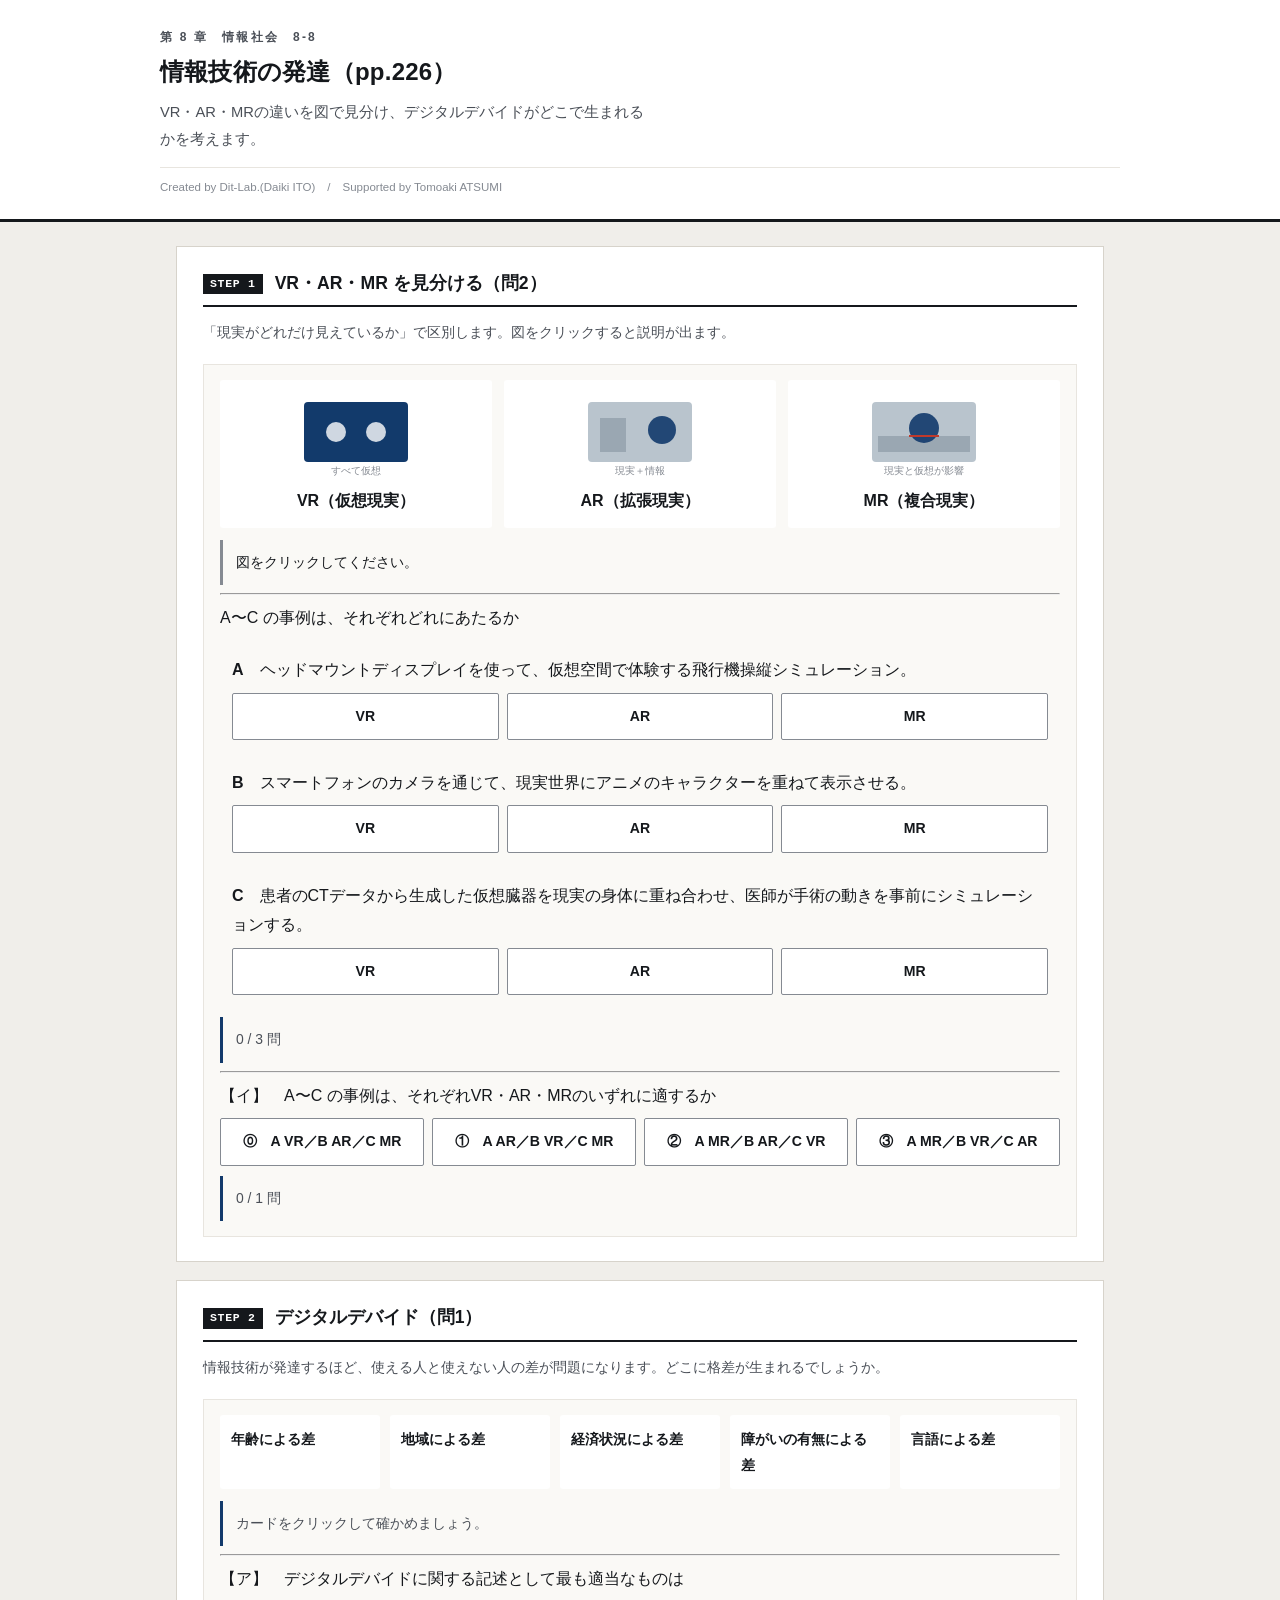
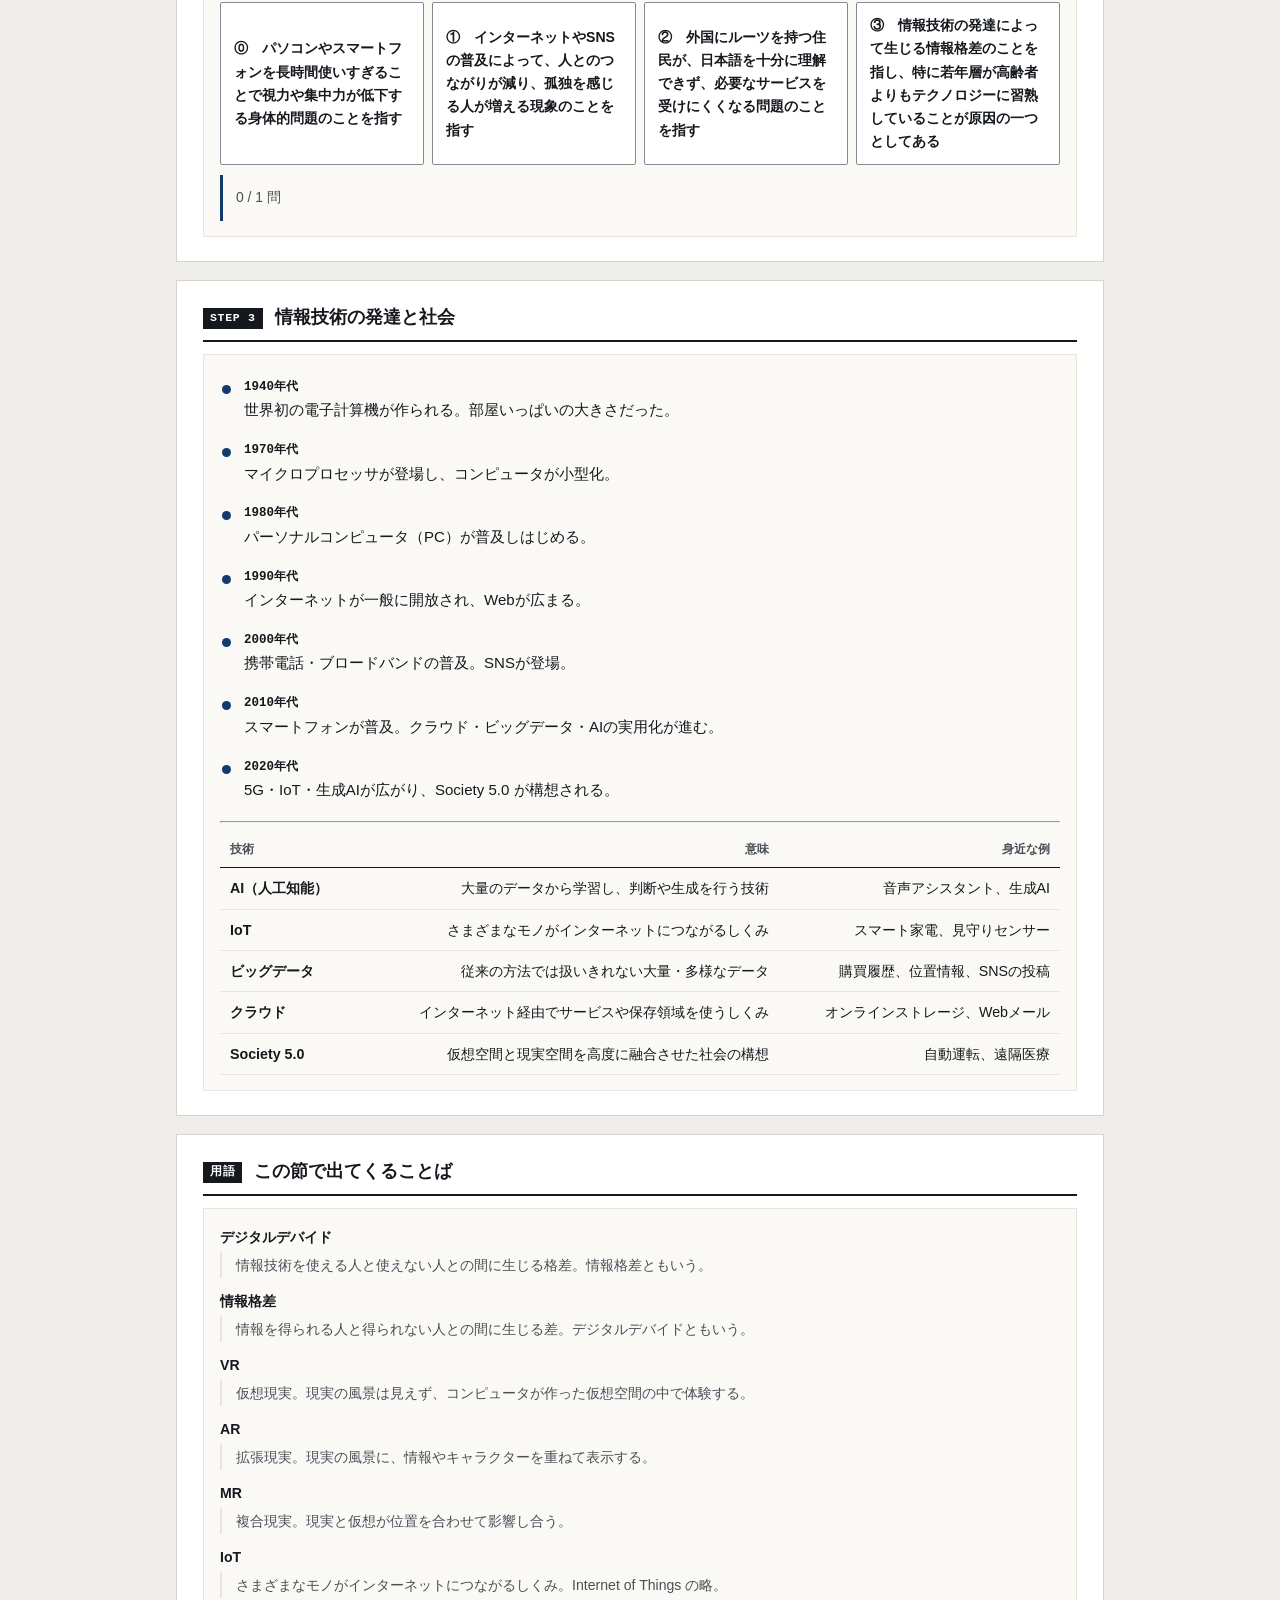
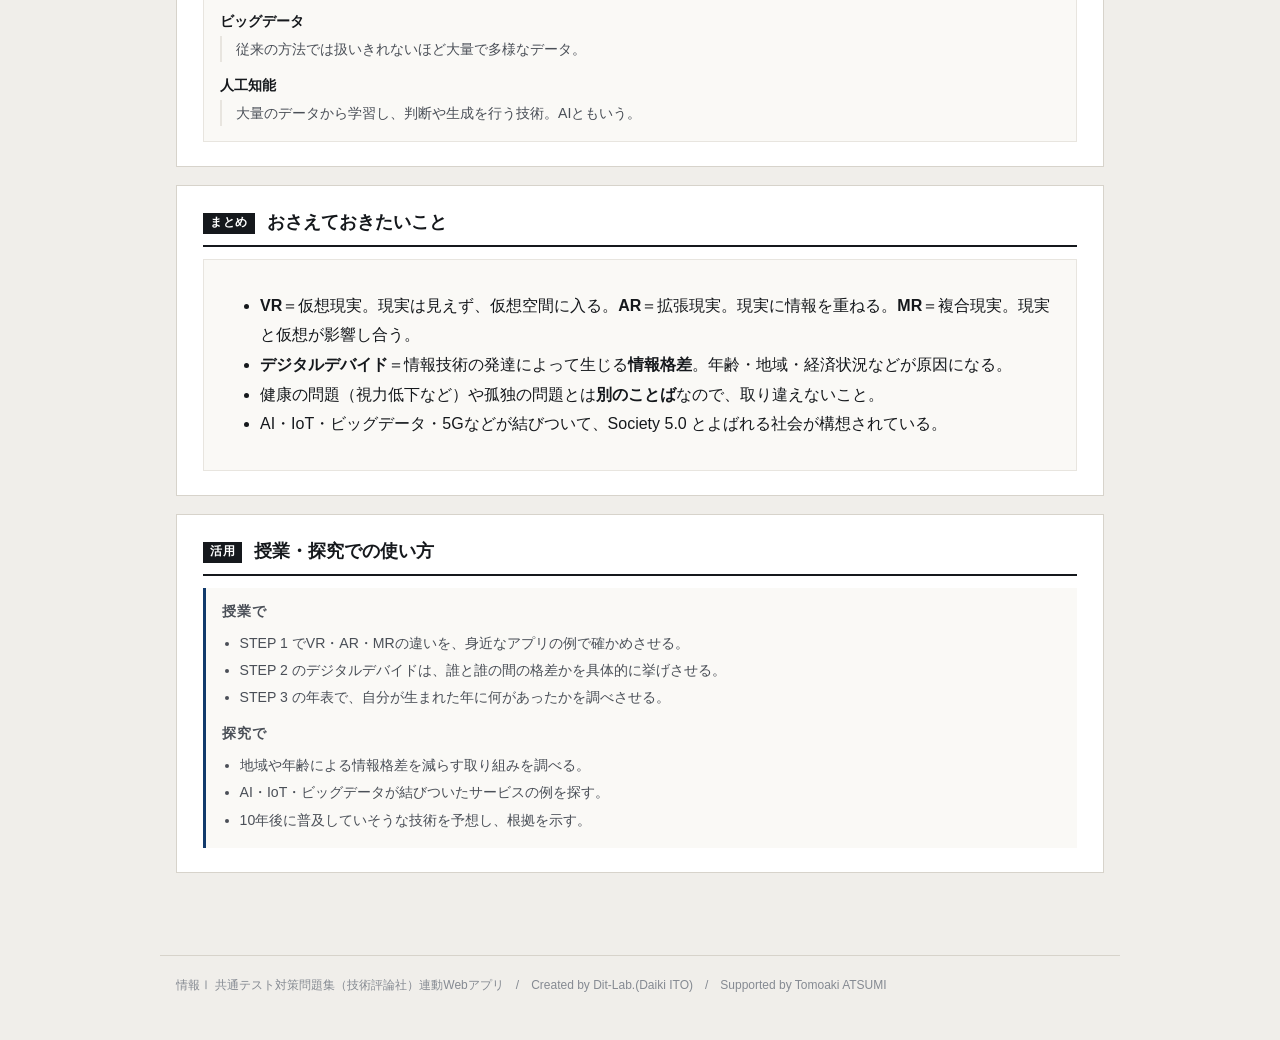
==== index.html @ f0232e6c "feat: Streamlit版を静的Webアプリ化。VR/AR/MRの見分け・デジタルデバイドの整理・技術年表に対応" ====
<!DOCTYPE html>
<html lang="ja">
<head>
<meta charset="UTF-8">
<meta name="viewport" content="width=device-width, initial-scale=1.0">
<title>情報技術の発達｜情報Ⅰ共通テスト対策問題集</title>
<meta name="description" content="VR・AR・MRの違いを図で見分け、デジタルデバイドがどこで生まれるかを考えます。">
<link rel="icon" href="data:image/svg+xml,%3Csvg xmlns=%22http://www.w3.org/2000/svg%22 viewBox=%220 0 32 32%22%3E%3Crect width=%2232%22 height=%2232%22 fill=%22%2315181c%22/%3E%3Ctext x=%2216%22 y=%2222%22 font-size=%2218%22 font-family=%22monospace%22 fill=%22%23fff%22 text-anchor=%22middle%22%3E01%3C/text%3E%3C/svg%3E">
<link rel="stylesheet" href="css/style.css">
<link rel="stylesheet" href="css/app.css">
</head>
<body>

<header class="app-header">
  <div class="inner">
    <span class="eyebrow">第 8 章　情報社会　8-8</span>
    <h1>情報技術の発達（pp.226）</h1>
    <p class="lead">VR・AR・MRの違いを図で見分け、デジタルデバイドがどこで生まれるかを考えます。</p>
    <p class="credit">Created by Dit-Lab.(Daiki ITO)　/　Supported by Tomoaki ATSUMI</p>
  </div>
</header>

<main class="wrap">
  <section class="step" id="step1">
    <h2><span class="no">STEP 1</span>VR・AR・MR を見分ける（問2）</h2>
    <p class="desc">「現実がどれだけ見えているか」で区別します。図をクリックすると説明が出ます。</p>
    <div class="panel">
      <div class="xr" id="xrBox"></div>
      <div class="note" id="xrNote" style="margin-top:12px">図をクリックしてください。</div>
      <hr class="sep">
      <p class="qhead">A〜C の事例は、それぞれどれにあたるか</p>
      <div id="caseBox"></div>
      <div class="note" id="caseNote" style="margin-top:12px"></div>
      <hr class="sep">
      <div id="q2Box"></div>
      <div class="note" id="q2Note" style="margin-top:10px"></div>
    </div>
  </section>

  <section class="step" id="step2">
    <h2><span class="no">STEP 2</span>デジタルデバイド（問1）</h2>
    <p class="desc">情報技術が発達するほど、使える人と使えない人の差が問題になります。どこに格差が生まれるでしょうか。</p>
    <div class="panel">
      <div class="gapgrid" id="gapBox"></div>
      <div class="note" id="gapNote" style="margin-top:12px"></div>
      <hr class="sep">
      <div id="q1Box"></div>
      <div class="note" id="q1Note" style="margin-top:10px"></div>
    </div>
  </section>

  <section class="step" id="step3">
    <h2><span class="no">STEP 3</span>情報技術の発達と社会</h2>
    <div class="panel">
      <div class="era" id="eraBox"></div>
      <hr class="sep">
      <div class="tbl-scroll"><table class="tbl" id="techTable"></table></div>
    </div>
  </section>

  <section class="step" id="glossary">
    <h2><span class="no">用語</span>この節で出てくることば</h2>
    <div class="panel"><div id="glossBox"></div></div>
  </section>

  <section class="step" id="wrap">
    <h2><span class="no">まとめ</span>おさえておきたいこと</h2>
    <div class="panel">
      <ul class="bullets">
        <li><strong>VR</strong>＝仮想現実。現実は見えず、仮想空間に入る。<strong>AR</strong>＝拡張現実。現実に情報を重ねる。<strong>MR</strong>＝複合現実。現実と仮想が影響し合う。</li>
        <li><strong>デジタルデバイド</strong>＝情報技術の発達によって生じる<strong>情報格差</strong>。年齢・地域・経済状況などが原因になる。</li>
        <li>健康の問題（視力低下など）や孤独の問題とは<strong>別のことば</strong>なので、取り違えないこと。</li>
        <li>AI・IoT・ビッグデータ・5Gなどが結びついて、Society 5.0 とよばれる社会が構想されている。</li>
      </ul>
    </div>
  </section>

  <section class="step">
    <h2><span class="no">活用</span>授業・探究での使い方</h2>
    <div class="use-note">
      <h3>授業で</h3>
      <ul>
        <li>STEP 1 でVR・AR・MRの違いを、身近なアプリの例で確かめさせる。</li>
        <li>STEP 2 のデジタルデバイドは、誰と誰の間の格差かを具体的に挙げさせる。</li>
        <li>STEP 3 の年表で、自分が生まれた年に何があったかを調べさせる。</li>
      </ul>
      <h3 style="margin-top:12px">探究で</h3>
      <ul>
        <li>地域や年齢による情報格差を減らす取り組みを調べる。</li>
        <li>AI・IoT・ビッグデータが結びついたサービスの例を探す。</li>
        <li>10年後に普及していそうな技術を予想し、根拠を示す。</li>
      </ul>
    </div>
  </section>

</main>

<footer class="app-footer">
  情報Ⅰ 共通テスト対策問題集（技術評論社）連動Webアプリ　/　Created by Dit-Lab.(Daiki ITO)　/　Supported by Tomoaki ATSUMI
</footer>

<script src="js/tools.js"></script>
<script src="js/chart.js"></script>
<script src="js/terms.js"></script>
<script src="js/quiz.js"></script>
<script src="js/app.js"></script>
</body>
</html>
---- css/style.css ----
/* =========================================================
   情報Ⅰ 共通テスト対策問題集 — Web アプリ共通スタイル
   紙面（参考書）に寄せた設計。装飾色は使わず、色は意味を持つときだけ。
   ========================================================= */

:root{
  --paper:#ffffff;
  --paper-2:#faf9f6;      /* うすい紙 */
  --bg:#f0eeea;           /* 台紙 */
  --ink:#15181c;
  --ink-2:#4a4f57;
  --ink-3:#858a92;
  --rule:#d7d3cb;         /* 罫線 */
  --rule-2:#e8e5df;
  --accent:#123a6b;       /* 濃紺。主要操作と現在地だけに使う */
  --accent-w:#e9eef6;
  --zero:#c0392b;         /* 左＝0 */
  --one:#1d4ed8;          /* 右＝1 */
  --ok:#1f7a3d;   --ok-bg:#eef6f0;
  --ng:#b3261e;   --ng-bg:#fbefee;
  --warn:#8a5a00; --warn-bg:#fbf5e8;
  --font:"Hiragino Kaku Gothic ProN","Hiragino Sans","Yu Gothic Medium","Yu Gothic",
         "Noto Sans JP",Meiryo,-apple-system,BlinkMacSystemFont,sans-serif;
  --mono:"SFMono-Regular",Menlo,Consolas,"Courier New",monospace;
}

*{box-sizing:border-box}
[hidden]{display:none !important}
html{-webkit-text-size-adjust:100%}
body{
  margin:0; background:var(--bg); color:var(--ink);
  font-family:var(--font); font-size:16px; line-height:1.85;
  font-feature-settings:"palt" 1;
}
h1,h2,h3,h4{line-height:1.45; margin:0; font-weight:700}
p{margin:0 0 .75em} p:last-child{margin-bottom:0}
a{color:var(--accent)}

/* ---------- 標題 ---------- */
.app-header{background:var(--paper); border-bottom:3px solid var(--ink); padding:26px 20px 20px}
.app-header .inner{max-width:960px; margin:0 auto}
.app-header .eyebrow{
  font-size:.75rem; font-weight:700; color:var(--ink-2); letter-spacing:.18em;
  display:block; margin-bottom:7px;
}
.app-header h1{font-size:1.5rem; letter-spacing:.01em}
.app-header .lead{font-size:.92rem; color:var(--ink-2); margin-top:9px; max-width:60ch}
.app-header .credit{
  font-size:.72rem; color:var(--ink-3); margin-top:14px;
  padding-top:9px; border-top:1px solid var(--rule-2);
}

/* ---------- 版面 ---------- */
.wrap{max-width:960px; margin:0 auto; padding:24px 16px 64px}
.step{background:var(--paper); border:1px solid var(--rule); padding:24px 26px; margin-bottom:18px}
.step > h2{
  display:flex; align-items:baseline; gap:12px; font-size:1.1rem;
  padding-bottom:9px; border-bottom:2px solid var(--ink); margin-bottom:12px;
}
.step > h2 .no{
  flex:none; font-family:var(--mono); font-size:.72rem; font-weight:700;
  background:var(--ink); color:var(--paper); padding:2px 7px; letter-spacing:.06em;
  position:relative; top:-2px;
}
.step > .desc{color:var(--ink-2); font-size:.9rem; margin-bottom:18px}
.step[hidden]{display:none}

.grid{display:grid; gap:20px}
.grid > *{min-width:0}          /* 子の中身で列が広がるのを防ぐ */
@media(min-width:800px){ .grid.c2{grid-template-columns:1fr 1fr} }

.panel{border:1px solid var(--rule-2); background:var(--paper-2); padding:15px 16px; min-width:0}
.panel > h3{
  font-size:.8rem; font-weight:700; color:var(--ink-2); letter-spacing:.08em;
  margin-bottom:12px; padding-bottom:6px; border-bottom:1px solid var(--rule);
}

/* ---------- 部品 ---------- */
.btn{
  appearance:none; border:1px solid var(--ink-3); background:var(--paper); color:var(--ink);
  font-family:inherit; font-size:.88rem; font-weight:700; padding:8px 14px;
  border-radius:2px; cursor:pointer; min-height:40px; line-height:1.4;
  transition:background .12s, border-color .12s, color .12s;
}
.btn:hover:not(:disabled){background:var(--accent-w); border-color:var(--accent); color:var(--accent)}
.btn:disabled{opacity:.35; cursor:not-allowed}
.btn.primary{background:var(--accent); color:var(--paper); border-color:var(--accent)}
.btn.primary:hover:not(:disabled){background:#0d2c53; color:var(--paper)}
.btn.ghost{border-color:var(--rule); color:var(--ink-2)}
.btn.sm{font-size:.8rem; padding:5px 10px; min-height:34px}
.btn-row{display:flex; flex-wrap:wrap; gap:8px; align-items:center}

/* タブ（見出し下線式） */
.seg{display:flex; gap:0; border-bottom:1px solid var(--rule)}
.seg button{
  appearance:none; border:0; background:transparent; font-family:inherit; font-size:.88rem;
  font-weight:700; color:var(--ink-3); padding:9px 4px; margin-right:26px; cursor:pointer;
  border-bottom:3px solid transparent; margin-bottom:-1px; min-height:40px;
}
.seg button:hover{color:var(--ink-2)}
.seg button[aria-pressed="true"]{color:var(--ink); border-bottom-color:var(--accent)}

label.fld{display:block; font-size:.78rem; font-weight:700; color:var(--ink-2); margin-bottom:5px; letter-spacing:.04em}
input[type=text], textarea, input[type=number]{
  width:100%; font-family:inherit; font-size:1rem; color:var(--ink);
  border:1px solid var(--ink-3); border-radius:2px; padding:9px 11px;
  background:var(--paper); min-height:42px;
}
input:focus, textarea:focus{outline:2px solid var(--accent); outline-offset:-1px; border-color:var(--accent)}
.btn:focus-visible, .seg button:focus-visible, .node-card:focus-visible{outline:2px solid var(--accent); outline-offset:2px}
textarea{resize:vertical; line-height:1.7}
.mono{font-family:var(--mono)}

table.tbl{width:100%; border-collapse:collapse; font-size:.89rem}
table.tbl th, table.tbl td{border-bottom:1px solid var(--rule-2); padding:7px 10px; text-align:right}
table.tbl th:first-child, table.tbl td:first-child{text-align:left}
table.tbl thead th{border-bottom:1.5px solid var(--ink); font-size:.76rem; color:var(--ink-2); font-weight:700; white-space:nowrap}
.tbl-scroll{overflow-x:auto; -webkit-overflow-scrolling:touch; max-width:100%}

.note{padding:10px 13px; font-size:.87rem; border-left:3px solid var(--ink-3); background:var(--paper-2)}
.note.ok{background:var(--ok-bg); border-left-color:var(--ok); color:#123f22}
.note.ng{background:var(--ng-bg); border-left-color:var(--ng); color:#6d1a15}
.note.info{background:var(--paper-2); border-left-color:var(--accent); color:var(--ink-2)}
.note.warn{background:var(--warn-bg); border-left-color:var(--warn); color:#5c3d00}
.note[hidden]{display:none}

.badge{
  display:inline-block; font-size:.72rem; font-weight:700; padding:1px 7px;
  border:1px solid var(--rule); color:var(--ink-2); background:var(--paper); letter-spacing:.04em;
}

/* 数値は罫線で仕切るだけ。カードにしない */
.metrics{display:flex; flex-wrap:wrap; gap:0; border-top:1px solid var(--rule)}
.metric{flex:1 1 130px; padding:11px 14px 11px 0; border-right:1px solid var(--rule-2)}
.metric:last-child{border-right:0}
.metric .k{font-size:.74rem; color:var(--ink-3); font-weight:700; letter-spacing:.05em}
.metric .v{font-size:1.6rem; font-weight:700; line-height:1.3; font-family:var(--mono); letter-spacing:-.01em}
.metric .s{font-size:.76rem; color:var(--ink-2)}

.bit0{color:var(--zero); font-weight:700}
.bit1{color:var(--one); font-weight:700}

.app-footer{
  max-width:960px; margin:0 auto; padding:18px 16px 44px; color:var(--ink-3);
  font-size:.75rem; border-top:1px solid var(--rule);
}
.sr-only{position:absolute;width:1px;height:1px;overflow:hidden;clip:rect(0 0 0 0);white-space:nowrap}

@media(max-width:640px){
  body{font-size:15px}
  .app-header{padding:20px 16px 16px}
  .app-header h1{font-size:1.16rem}
  .wrap{padding:16px 12px 52px}
  .step{padding:18px 15px}
  .seg button{margin-right:18px; font-size:.84rem}
  .metric{flex-basis:50%; border-right:0}
}
@media (prefers-reduced-motion:reduce){ *{animation:none!important; transition:none!important} }

/* ---------- 自分のデータ・共有・印刷 ---------- */
.toolbar{display:flex; flex-wrap:wrap; gap:8px; align-items:center; margin-top:12px;
  padding-top:12px; border-top:1px solid var(--rule-2)}
.toolbar .hint{font-size:.78rem; color:var(--ink-3)}
.paste-area{width:100%; min-height:110px; font-family:var(--mono); font-size:.86rem}
.use-note{background:var(--paper-2); border-left:3px solid var(--accent); padding:14px 16px; font-size:.88rem}
.use-note h3{font-size:.86rem; letter-spacing:.06em; margin-bottom:8px; color:var(--ink-2)}
.use-note ol, .use-note ul{margin:0; padding-left:1.25em; line-height:1.95; color:var(--ink-2)}

@media print{
  body{background:#fff}
  .app-header{border-bottom:2px solid #000}
  .step{border:1px solid #bbb; break-inside:avoid; page-break-inside:avoid; margin-bottom:12px}
  .btn, .seg, .toolbar, input[type=range]{display:none !important}
  .note{border-left-width:2px}
  a[href]:after{content:""}
}

/* ---------- 入力グリッド ---------- */
.dg-scroll{overflow:auto; -webkit-overflow-scrolling:touch; border:1px solid var(--rule); background:var(--paper); max-height:420px}
table.dg{border-collapse:collapse; font-family:var(--mono); font-size:.9rem; min-width:100%}
table.dg th, table.dg td{border:1px solid var(--rule-2); padding:0}
table.dg thead th{background:var(--paper-2); position:sticky; top:0; z-index:2}
table.dg .dg-n{background:var(--paper-2); color:var(--ink-3); font-size:.76rem; font-weight:400;
  text-align:center; min-width:34px; padding:0 4px; position:sticky; left:0; z-index:1}
table.dg .dg-corner{background:var(--paper-2); min-width:34px; position:sticky; left:0; z-index:3}
table.dg .dg-act{background:var(--paper-2); width:34px}
.dg-h, .dg-c{width:100%; min-width:96px; border:0; background:transparent; font-family:inherit;
  font-size:.9rem; padding:8px 9px; color:var(--ink); min-height:38px}
.dg-h{font-weight:700; font-family:var(--font); font-size:.82rem; color:var(--ink-2)}
.dg-c.num{text-align:right}
.dg-c:focus, .dg-h:focus{outline:2px solid var(--accent); outline-offset:-2px; background:var(--accent-w)}
.dg-del{border:0; background:transparent; color:var(--ink-3); cursor:pointer; width:32px; height:34px; font-size:1rem}
.dg-del:hover{color:var(--ng)}
.dg-tools{display:flex; flex-wrap:wrap; gap:8px; align-items:center; margin-top:10px}
.dg-hint{font-size:.76rem; color:var(--ink-3)}

/* ---------- ファイル読み込み ---------- */
.filebox{display:flex; flex-wrap:wrap; gap:10px; align-items:center; padding:12px;
  border:1px dashed var(--rule); background:var(--paper-2)}
.filebox input[type=file]{font-size:.85rem; font-family:inherit; max-width:100%}
.filebox .sel{max-width:220px}
.filelabel{display:inline-flex; align-items:center; gap:6px; font-size:.85rem; font-weight:700;
  border:1px solid var(--ink-3); background:var(--paper); padding:8px 14px; border-radius:2px; cursor:pointer; min-height:40px}
.filelabel:hover{border-color:var(--accent); color:var(--accent); background:var(--accent-w)}
.filelabel input{display:none}

/* ---------- 用語解説 ---------- */
.term{position:relative; border-bottom:1.5px dotted var(--accent); cursor:help; color:var(--accent); font-weight:700}
.term .term-pop{display:none; position:absolute; left:0; top:1.7em; z-index:50; width:min(300px,78vw);
  background:var(--paper); border:1px solid var(--ink-3); box-shadow:0 6px 20px rgba(0,0,0,.14);
  padding:10px 12px; font-size:.82rem; font-weight:400; color:var(--ink-2); line-height:1.75;
  border-left:3px solid var(--accent); cursor:auto; text-align:left}
.term .term-pop b{display:block; color:var(--ink); font-size:.86rem; margin-bottom:3px}
.term.open .term-pop{display:block}
dl.gloss{margin:0; font-size:.88rem}
dl.gloss dt{font-weight:700; color:var(--ink); margin-top:10px}
dl.gloss dt:first-child{margin-top:0}
dl.gloss dd{margin:2px 0 0; color:var(--ink-2); line-height:1.85; padding-left:1em; border-left:2px solid var(--rule-2)}
@media print{ .term{border-bottom:0; color:inherit} .term .term-pop{display:none !important} }

/* ---------- スマホ・タブレット ---------- */
@media (max-width:1024px){
  /* iOS で入力時に画面が勝手に拡大するのを防ぐ（16px 未満だとズームする） */
  input[type=text], input[type=number], textarea, select, .dg-c, .dg-h{ font-size:16px }
  .dg-c, .dg-h{ min-width:110px }
}
@media (max-width:820px){
  .grid.c2{grid-template-columns:1fr}
  .dg-scroll{max-height:340px}
  .filebox{flex-direction:column; align-items:stretch}
  .filebox .sel{max-width:100%}
  .term .term-pop{left:auto; right:0; width:min(280px,86vw)}
}
@media (max-width:480px){
  .step > h2{font-size:1rem; flex-wrap:wrap}
  .metrics{gap:0}
  .metric{flex-basis:50%; padding-right:10px}
  .metric .v{font-size:1.3rem}
  .btn{padding:8px 12px}
  .dg-tools{gap:6px}
  .dg-hint{width:100%}
}
/* タッチ操作でのスクロールを滑らかに */
.tbl-scroll, .dg-scroll, .tree-box{ -webkit-overflow-scrolling:touch; overscroll-behavior-x:contain }

/* 幅指定つきの入力欄がスマートフォンではみ出さないようにする */
input[type=text], input[type=number], input[type=search], textarea, select{ max-width:100% }
.btn-row > label{ min-width:0; max-width:100% }
.btn-row > label input, .btn-row > label select{ max-width:100% }

/* 共通：○×判定・並べかえ（quiz.js 用） */
.abcde{border:1px solid var(--rule); border-radius:3px; overflow:hidden}
.abcde > div{border-top:1px solid var(--rule); padding:10px 12px}
.abcde > div:first-child{border-top:0}
.abcde .st{display:flex; gap:10px; align-items:flex-start; flex-wrap:wrap}
.abcde .st .k{font-weight:700; font-family:var(--mono); min-width:1.4em}
.abcde .st .t{flex:1; min-width:12em}
.abcde .jb{display:flex; gap:6px}
.abcde .jb .btn{min-width:3.4em; padding:6px 10px; text-align:center}
.prep{display:grid; grid-template-columns:repeat(auto-fit,minmax(150px,1fr)); gap:10px; margin-top:10px}
.prep .slot{border:1px dashed var(--ink-3); border-radius:3px; padding:10px; min-height:92px; background:var(--paper)}
.prep .slot.filled{border-style:solid}
.prep .slot .tag{font:700 .74rem/1.4 var(--mono); color:var(--accent); display:block; margin-bottom:6px}
.prep .slot .txt{font-size:.86rem; line-height:1.7}
.cards{display:flex; flex-wrap:wrap; gap:8px; margin-top:10px}
.cards .c{border:1px solid var(--ink-3); border-radius:3px; padding:9px 12px; background:var(--paper);
  cursor:pointer; font-size:.88rem; max-width:100%; text-align:left; font-family:inherit; color:var(--ink)}
.cards .c:hover{background:var(--warn-bg)}
.cards .c.used{opacity:.35; pointer-events:none}
---- css/app.css ----
.qhead{display:flex; justify-content:space-between; align-items:center; margin-bottom:12px}
.card-q{border:1px solid var(--rule); background:var(--paper); padding:18px; margin-bottom:14px}
.q-scene{font-size:1rem; font-weight:700; line-height:1.9}
.choice4{display:grid; gap:8px; grid-template-columns:repeat(auto-fit,minmax(160px,1fr))}
.choice4 .btn{text-align:left; line-height:1.65; padding:11px 13px}
.choice4 .btn.correct{background:var(--ok-bg); border-color:var(--ok); color:var(--ok)}
.choice4 .btn.wrong{background:var(--ng-bg); border-color:var(--ng); color:var(--ng)}
.choice4.locked{pointer-events:none}
.sel{width:100%; font-family:inherit; font-size:.95rem; padding:9px 11px; min-height:42px;
  border:1px solid var(--ink-3); border-radius:2px; background:var(--paper); color:var(--ink)}
input[type=range]{width:100%; accent-color:var(--accent); height:34px}
.why{font-size:.85rem; color:var(--ink-2); line-height:1.85}
.eqbox{font-family:var(--mono); font-size:1.02rem; font-weight:700; text-align:center; padding:14px;
  border:1px solid var(--rule); background:var(--paper-2); line-height:1.8}
.blankin{border:1.5px solid var(--accent); background:#fff; padding:6px 8px; text-align:center;
  font-family:var(--mono); min-height:38px; font-size:.95rem; max-width:120px}
.blankin.ok{border-color:var(--ok); background:var(--ok-bg)}
.blankin.ng{border-color:var(--ng); background:var(--ng-bg)}
table.tbl td .blankin{width:100%; max-width:none}

/* --- 8-8 情報技術の発達 --- */
.xr{display:grid;grid-template-columns:repeat(auto-fit,minmax(150px,1fr));gap:12px}
.xr .c{border:1px solid var(--line);border-radius:3px;padding:12px;background:#fff;text-align:center}
.xr .c.on{border-color:var(--accent);border-width:2px;background:var(--warn-bg)}
.xr .c svg{width:100%;height:88px;display:block;margin-bottom:6px}
.xr .c .t{font-weight:700}
.xr .c .d{font-size:.8rem;color:var(--muted);line-height:1.7;margin-top:4px}
.era{border-left:2px solid var(--line);margin-left:8px;padding-left:16px}
.era .e{position:relative;padding:9px 0}
.era .e::before{content:'';position:absolute;left:-22px;top:15px;width:9px;height:9px;border-radius:50%;background:var(--accent)}
.era .e .y{font:700 .78rem/1.4 var(--mono);color:var(--muted)}
.era .e .t{font-size:.94rem}
.gapgrid{display:grid;grid-template-columns:repeat(auto-fit,minmax(150px,1fr));gap:10px}
.gapgrid .g{border:1px solid var(--line);border-radius:3px;padding:11px;background:#fff;font-size:.88rem;cursor:pointer}
.gapgrid .g:hover{background:var(--warn-bg)}
.gapgrid .g.on{border-color:var(--accent);background:var(--warn-bg)}
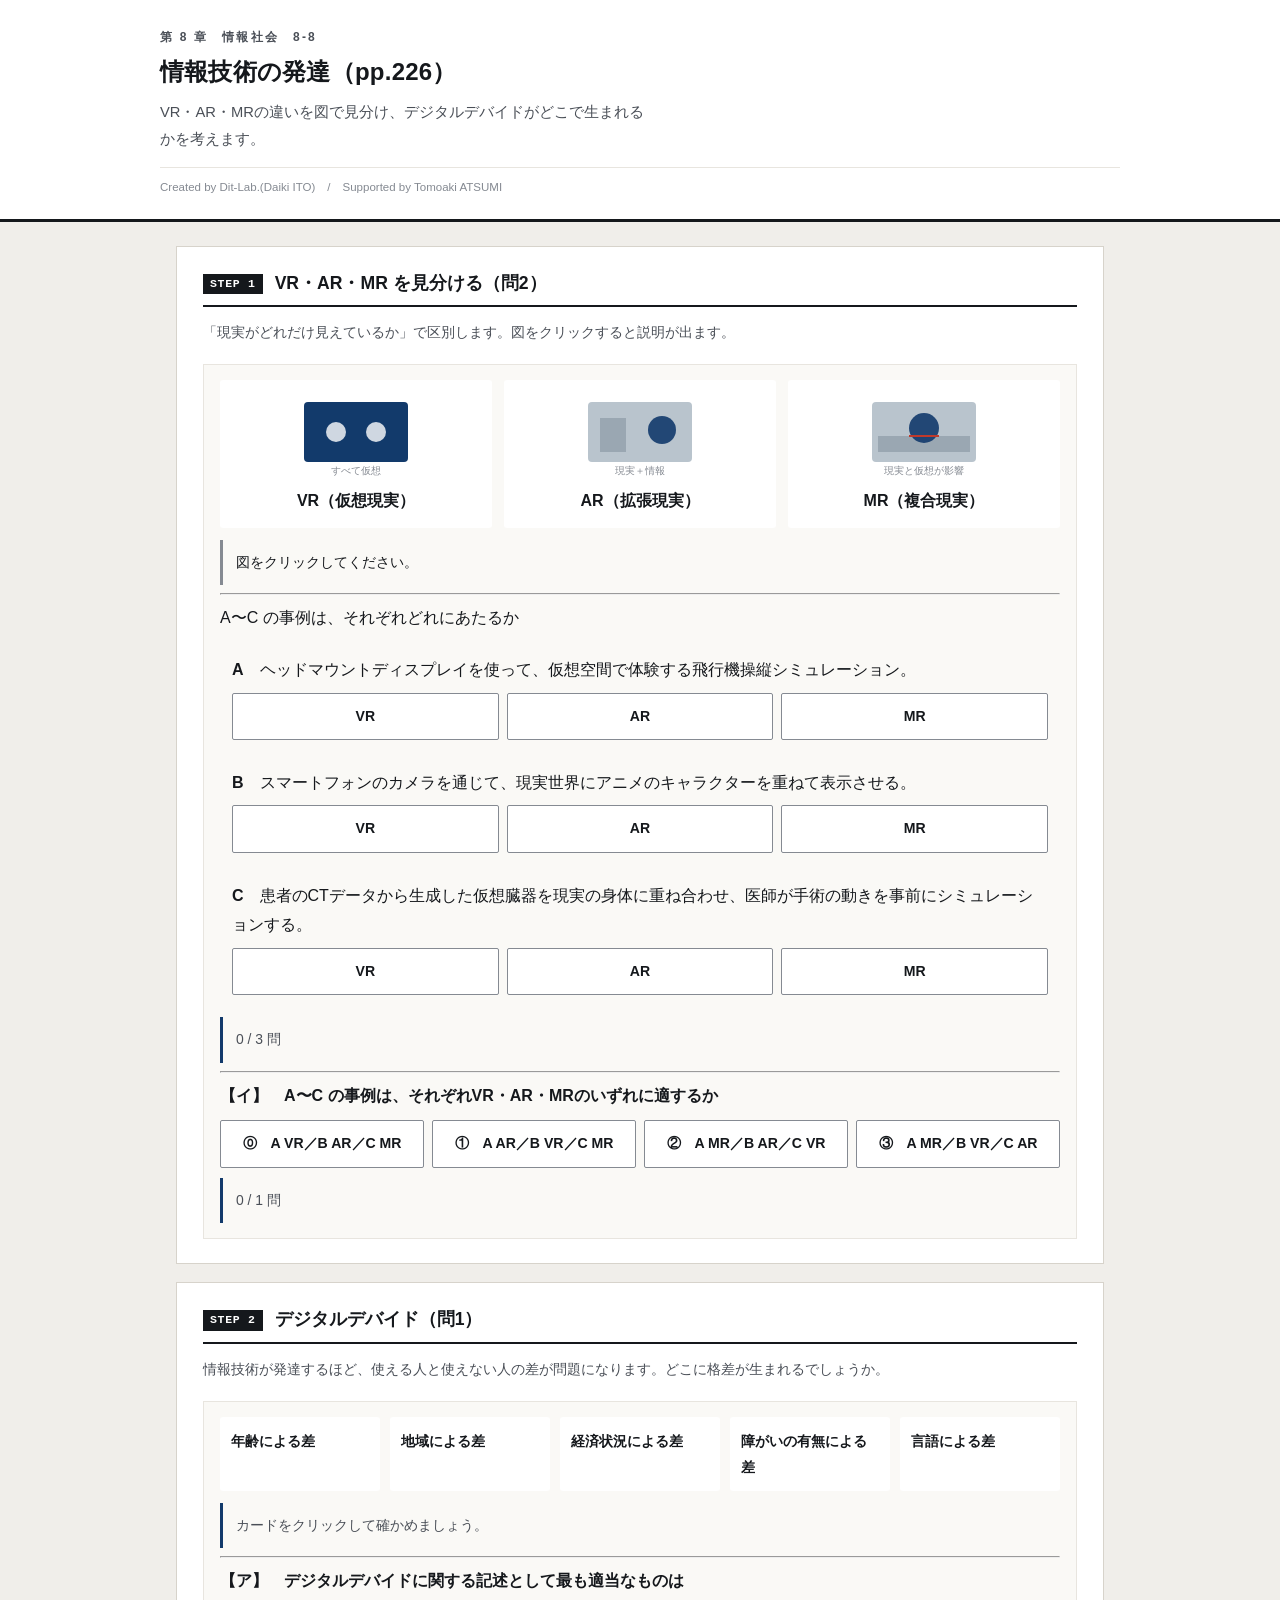
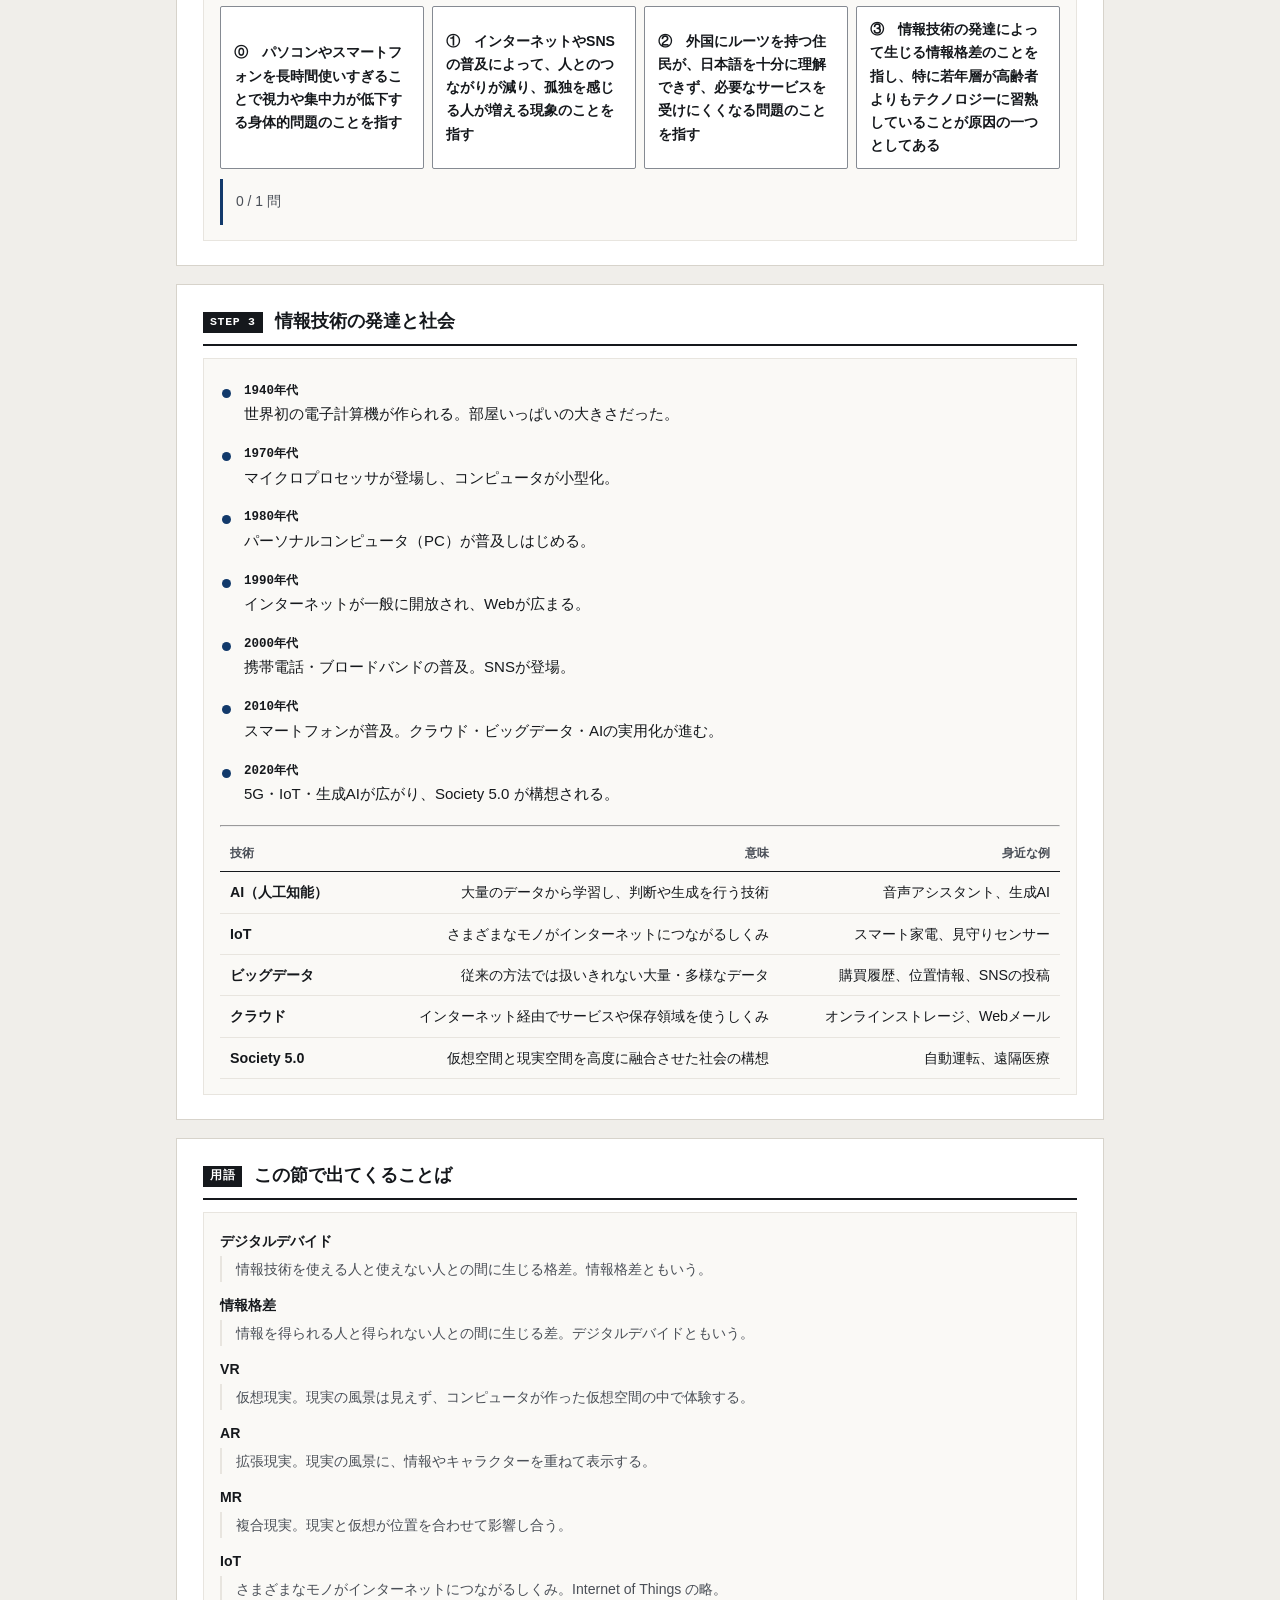
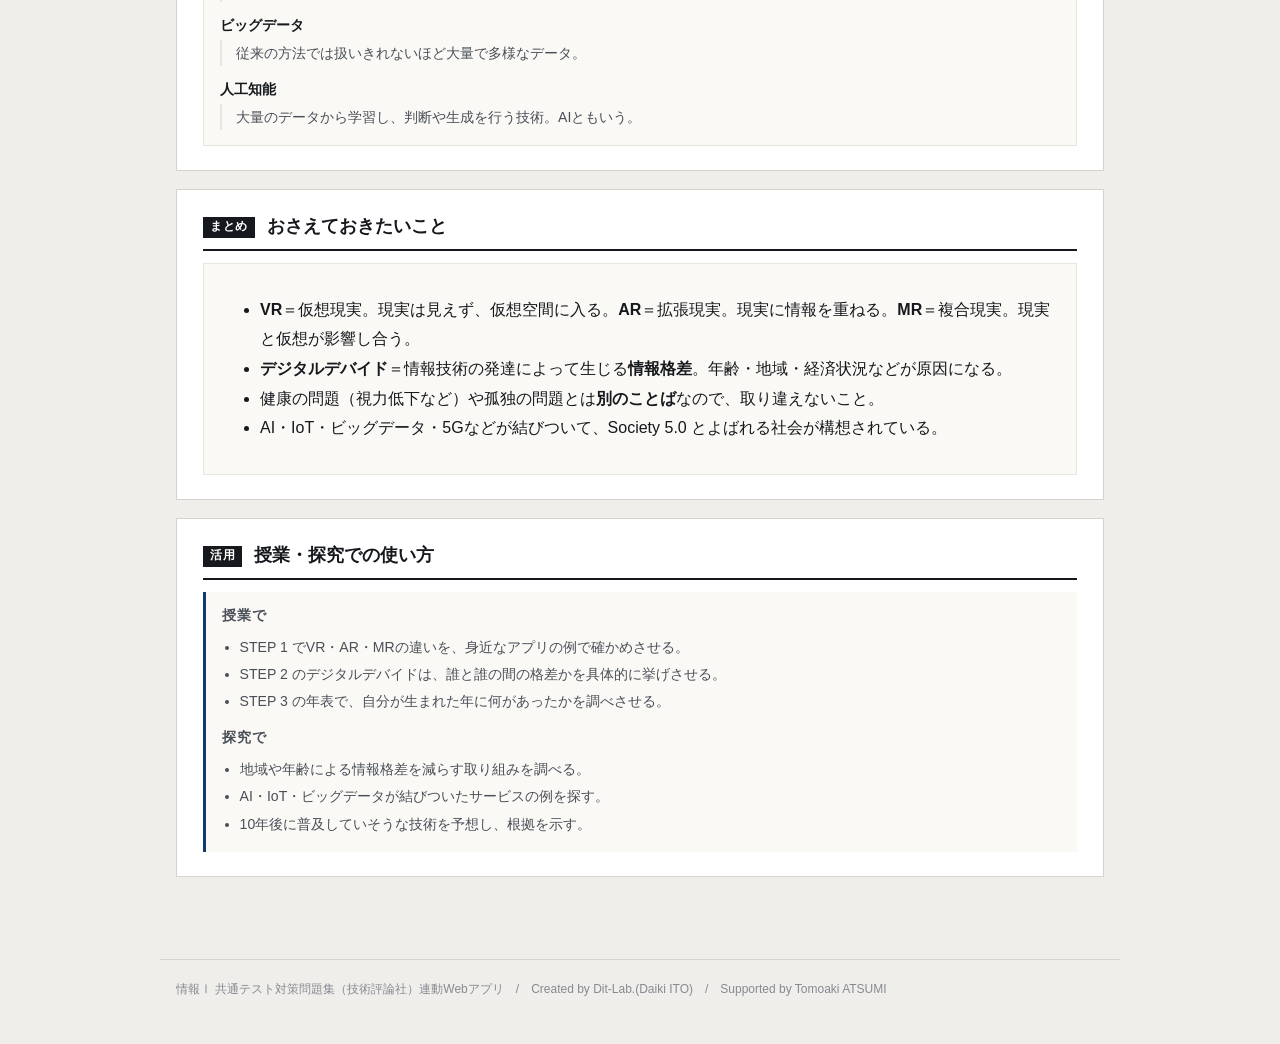
==== commit 16726541: "fix: 設問見出しのレイアウト不具合を修正（.qhead→.pq）" ====
--- a/index.html
+++ b/index.html
@@ -6,8 +6,8 @@
 <title>情報技術の発達｜情報Ⅰ共通テスト対策問題集</title>
 <meta name="description" content="VR・AR・MRの違いを図で見分け、デジタルデバイドがどこで生まれるかを考えます。">
 <link rel="icon" href="data:image/svg+xml,%3Csvg xmlns=%22http://www.w3.org/2000/svg%22 viewBox=%220 0 32 32%22%3E%3Crect width=%2232%22 height=%2232%22 fill=%22%2315181c%22/%3E%3Ctext x=%2216%22 y=%2222%22 font-size=%2218%22 font-family=%22monospace%22 fill=%22%23fff%22 text-anchor=%22middle%22%3E01%3C/text%3E%3C/svg%3E">
-<link rel="stylesheet" href="css/style.css">
-<link rel="stylesheet" href="css/app.css">
+<link rel="stylesheet" href="css/style.css?v=ea93572e">
+<link rel="stylesheet" href="css/app.css?v=514cfa26">
 </head>
 <body>
 
@@ -99,10 +99,8 @@
   情報Ⅰ 共通テスト対策問題集（技術評論社）連動Webアプリ　/　Created by Dit-Lab.(Daiki ITO)　/　Supported by Tomoaki ATSUMI
 </footer>
 
-<script src="js/tools.js"></script>
-<script src="js/chart.js"></script>
-<script src="js/terms.js"></script>
-<script src="js/quiz.js"></script>
-<script src="js/app.js"></script>
+<script src="js/terms.js?v=2f65f2b5"></script>
+<script src="js/quiz.js?v=13402362"></script>
+<script src="js/app.js?v=ce788bb0"></script>
 </body>
 </html>
--- a/css/style.css
+++ b/css/style.css
@@ -68,6 +68,7 @@
 .grid{display:grid; gap:20px}
 .grid > *{min-width:0}          /* 子の中身で列が広がるのを防ぐ */
 @media(min-width:800px){ .grid.c2{grid-template-columns:1fr 1fr} }
+@media(min-width:800px){ .grid.c21{grid-template-columns:1.45fr 1fr} }
 
 .panel{border:1px solid var(--rule-2); background:var(--paper-2); padding:15px 16px; min-width:0}
 .panel > h3{
@@ -225,7 +226,7 @@
   .dg-c, .dg-h{ min-width:110px }
 }
 @media (max-width:820px){
-  .grid.c2{grid-template-columns:1fr}
+  .grid.c2,.grid.c21{grid-template-columns:1fr}
   .dg-scroll{max-height:340px}
   .filebox{flex-direction:column; align-items:stretch}
   .filebox .sel{max-width:100%}
@@ -267,3 +268,13 @@
   cursor:pointer; font-size:.88rem; max-width:100%; text-align:left; font-family:inherit; color:var(--ink)}
 .cards .c:hover{background:var(--warn-bg)}
 .cards .c.used{opacity:.35; pointer-events:none}
+
+/* --- 予想してから実行 --- */
+.pmark{display:inline-block; background:var(--accent); color:#fff; font-size:.7rem; font-weight:700;
+  letter-spacing:.08em; padding:2px 7px; border-radius:2px; margin-right:8px; vertical-align:2px}
+input.pin{font-size:1.05rem; padding:7px 10px; border:1px solid var(--rule); border-radius:3px;
+  width:9em; max-width:100%; background:#fff}
+.btn-row .unit{color:var(--muted); font-size:.9rem}
+.choice4 .btn.on{border-color:var(--accent); box-shadow:inset 0 0 0 1px var(--accent); font-weight:700}
+/* 設問文の見出し（flex ではなく通常の段落。.qhead は左右振り分け用なので用途が別） */
+.pq{margin:0 0 10px; font-weight:700; line-height:1.85}
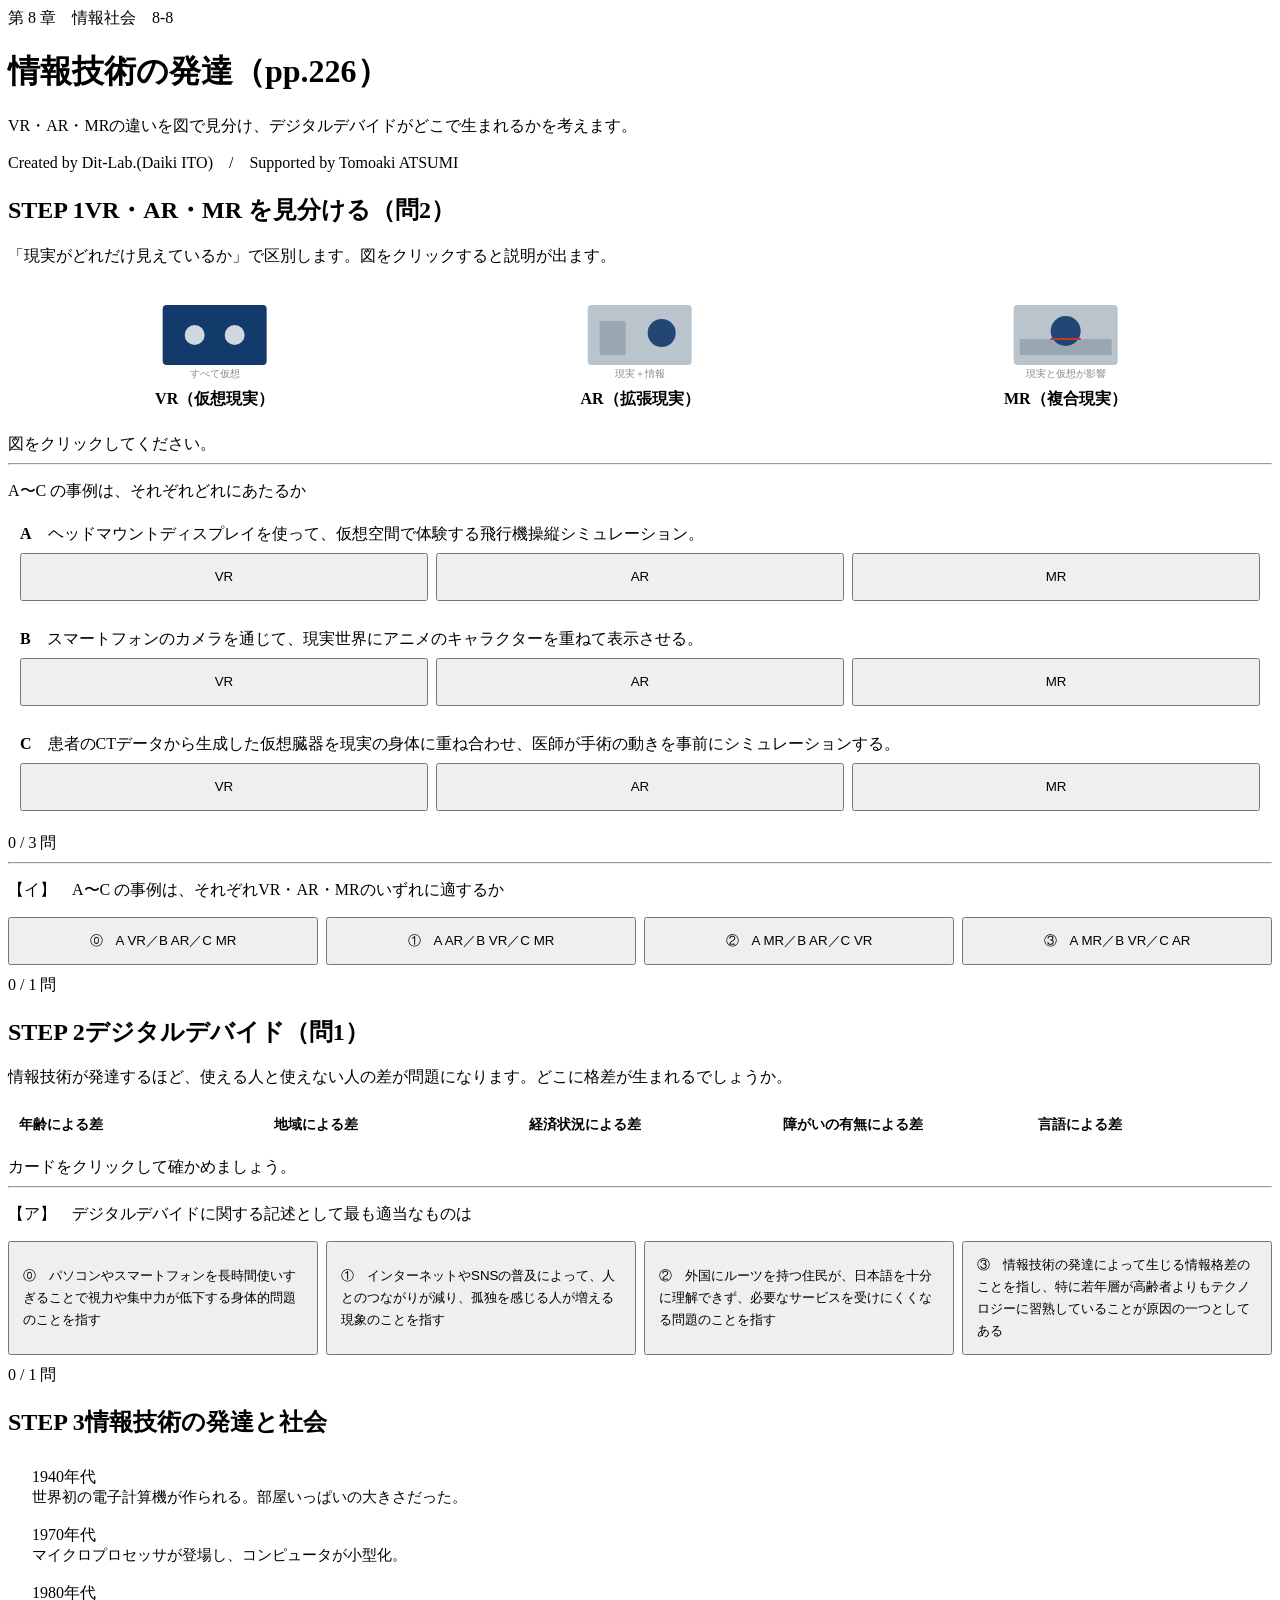
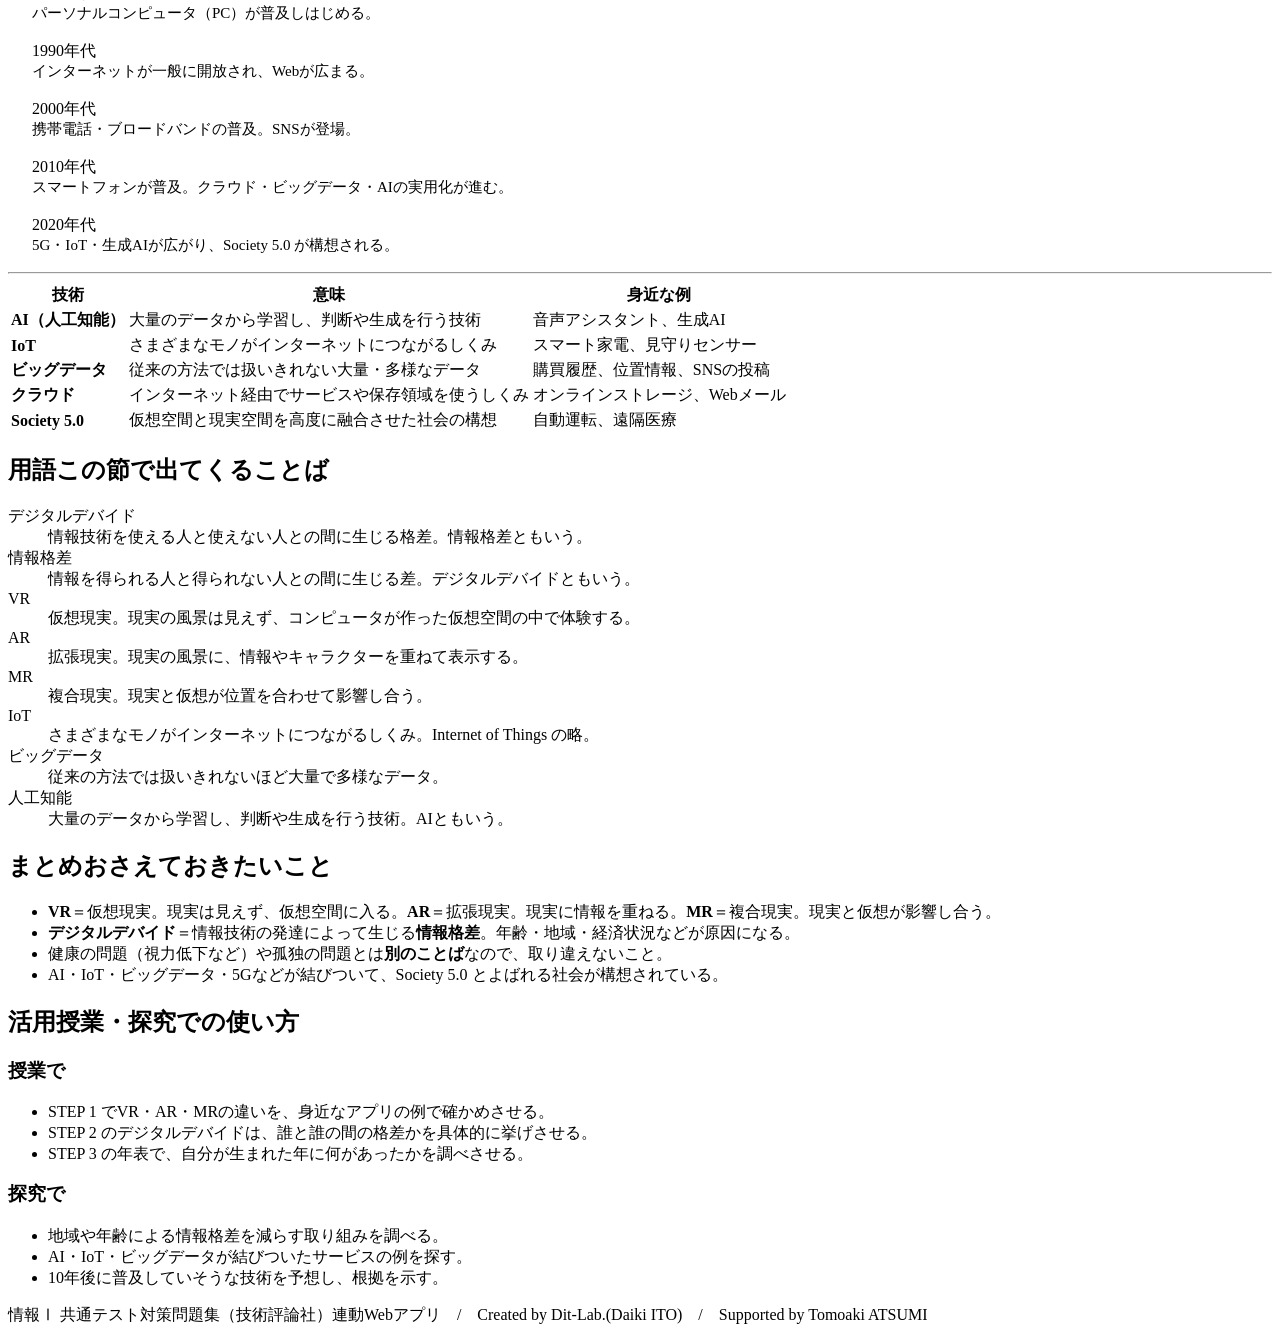
==== commit fb809c7f: "fix: 解説文が折り返さず画面からはみ出す場合がある不具合を修正" ====
--- a/index.html
+++ b/index.html
@@ -6,7 +6,7 @@
 <title>情報技術の発達｜情報Ⅰ共通テスト対策問題集</title>
 <meta name="description" content="VR・AR・MRの違いを図で見分け、デジタルデバイドがどこで生まれるかを考えます。">
 <link rel="icon" href="data:image/svg+xml,%3Csvg xmlns=%22http://www.w3.org/2000/svg%22 viewBox=%220 0 32 32%22%3E%3Crect width=%2232%22 height=%2232%22 fill=%22%2315181c%22/%3E%3Ctext x=%2216%22 y=%2222%22 font-size=%2218%22 font-family=%22monospace%22 fill=%22%23fff%22 text-anchor=%22middle%22%3E01%3C/text%3E%3C/svg%3E">
-<link rel="stylesheet" href="css/style.css?v=ea93572e">
+<link rel="stylesheet" href="css/style.css?v=1b60c856">
 <link rel="stylesheet" href="css/app.css?v=514cfa26">
 </head>
 <body>
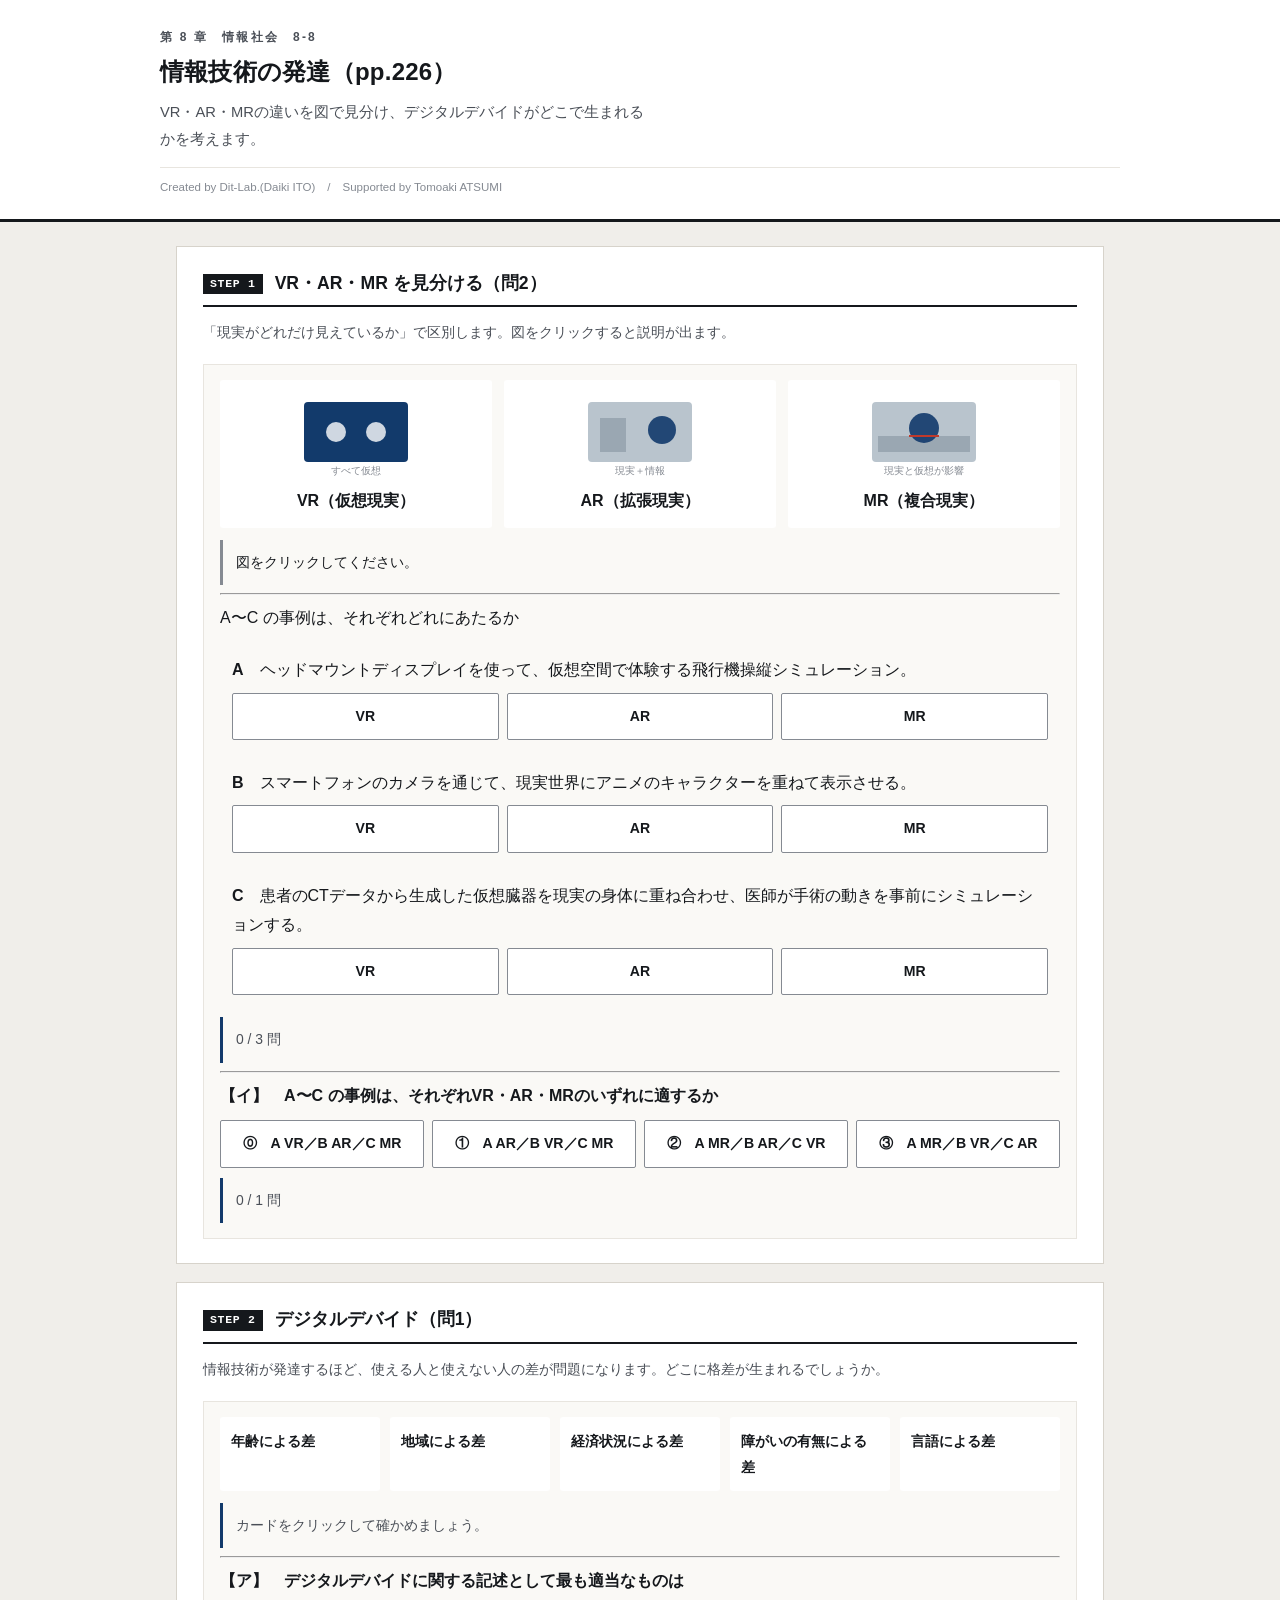
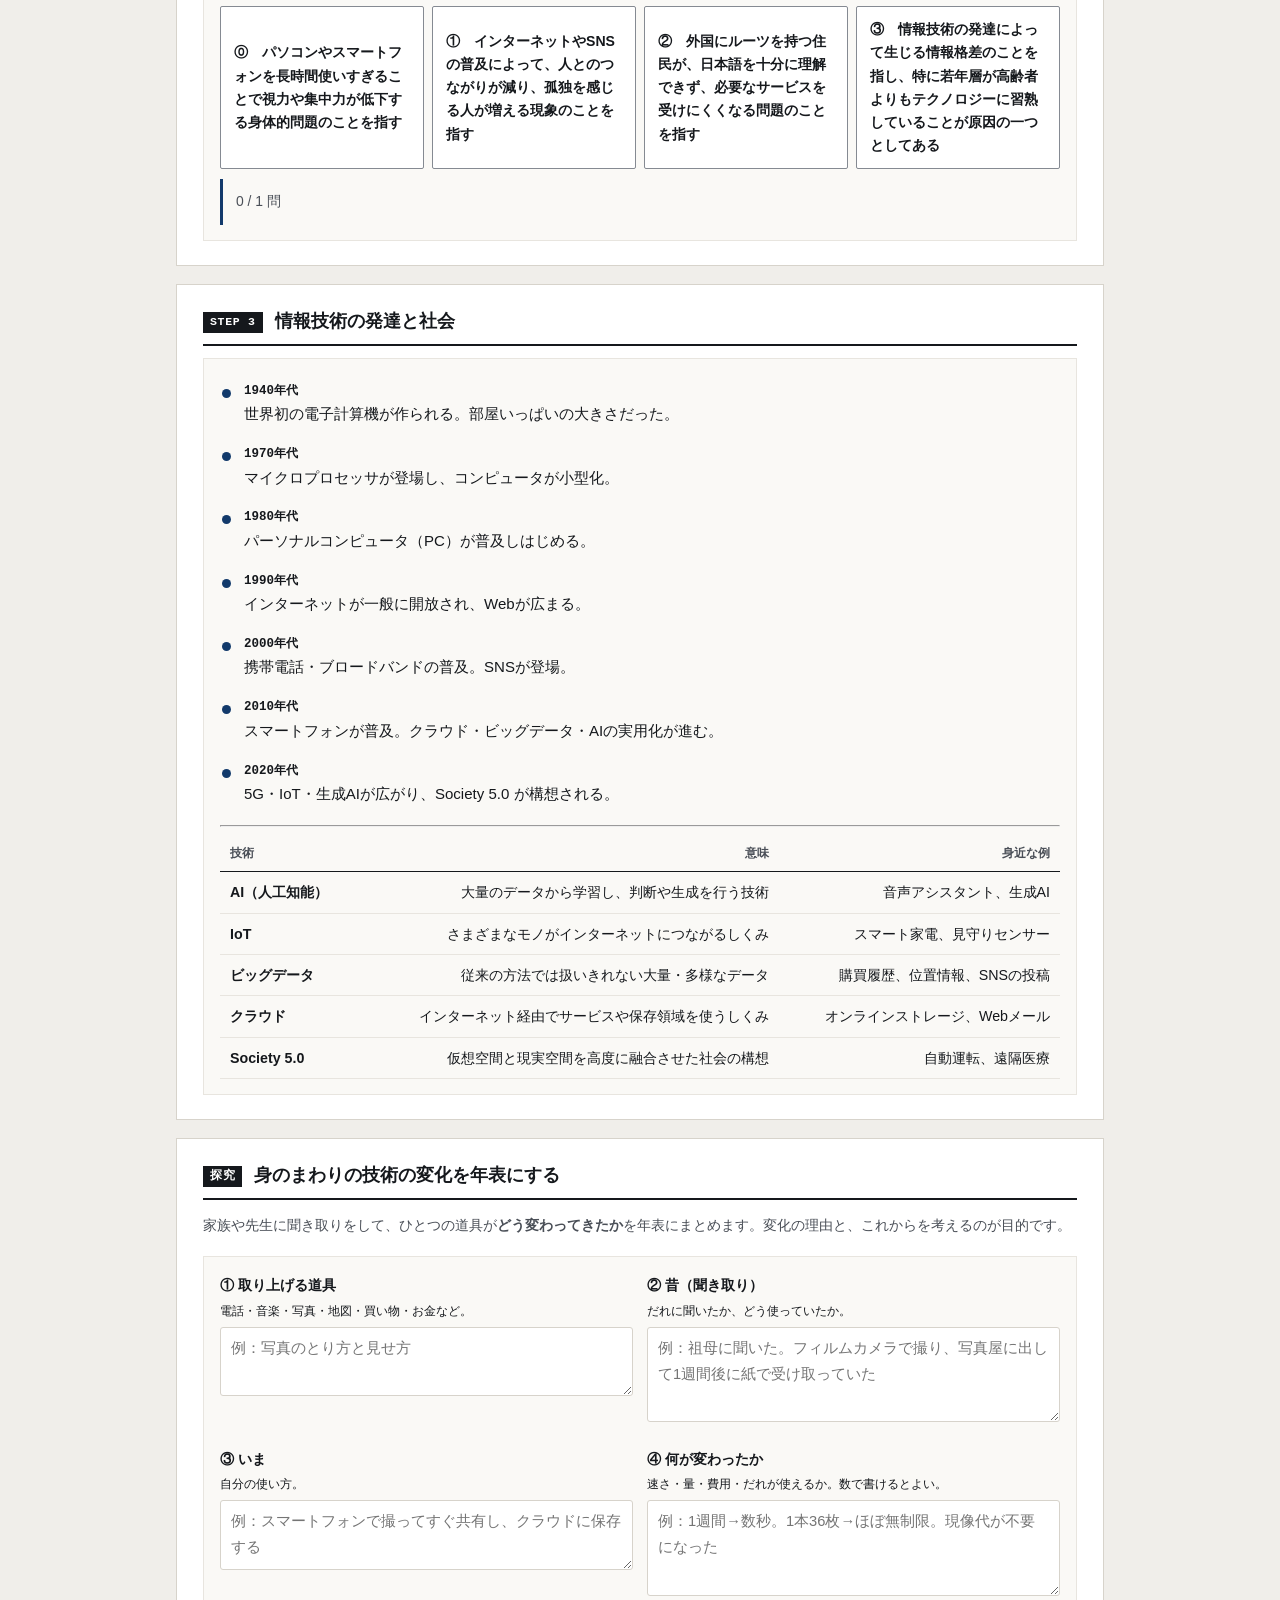
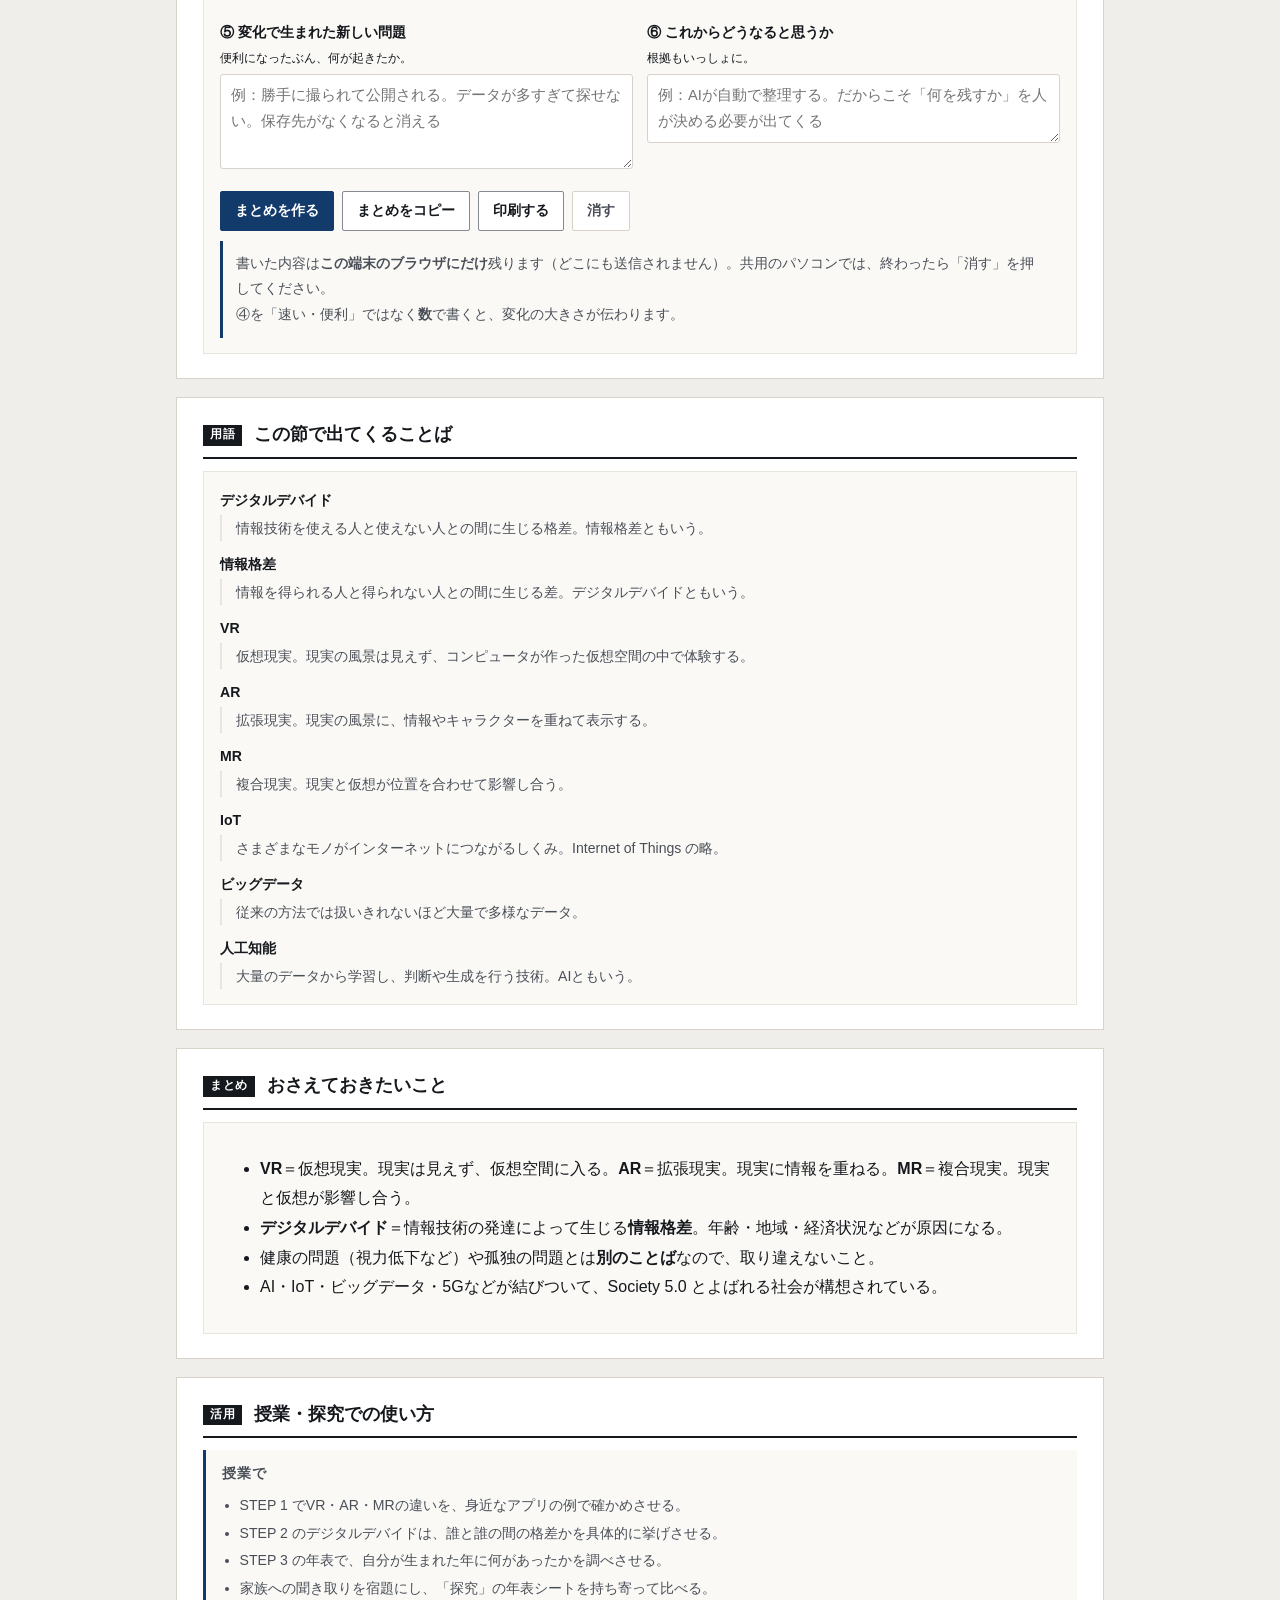
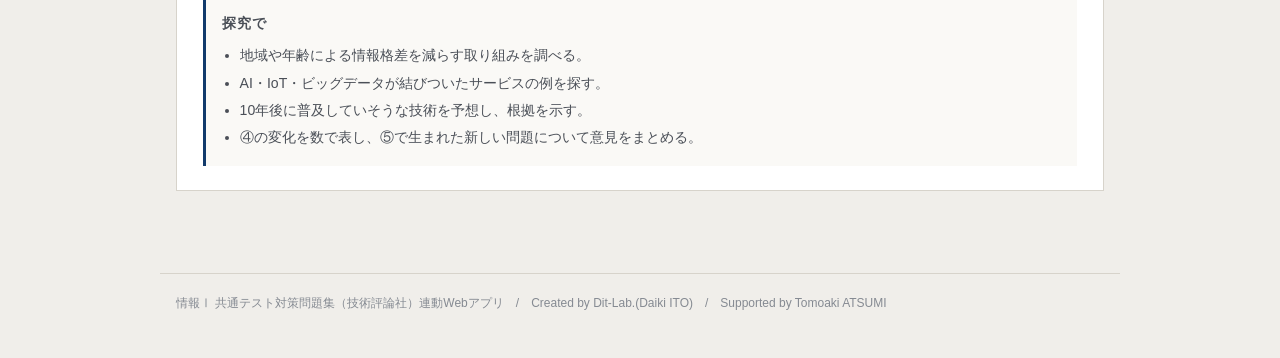
==== commit 04254b11: "feat: 自分のテーマで書く探究ワークシートを追加（コピー・印刷でき、授業のワークシートとして使える）" ====
--- a/index.html
+++ b/index.html
@@ -6,7 +6,7 @@
 <title>情報技術の発達｜情報Ⅰ共通テスト対策問題集</title>
 <meta name="description" content="VR・AR・MRの違いを図で見分け、デジタルデバイドがどこで生まれるかを考えます。">
 <link rel="icon" href="data:image/svg+xml,%3Csvg xmlns=%22http://www.w3.org/2000/svg%22 viewBox=%220 0 32 32%22%3E%3Crect width=%2232%22 height=%2232%22 fill=%22%2315181c%22/%3E%3Ctext x=%2216%22 y=%2222%22 font-size=%2218%22 font-family=%22monospace%22 fill=%22%23fff%22 text-anchor=%22middle%22%3E01%3C/text%3E%3C/svg%3E">
-<link rel="stylesheet" href="css/style.css?v=1b60c856">
+<link rel="stylesheet" href="css/style.css?v=bdbb3cb0">
 <link rel="stylesheet" href="css/app.css?v=514cfa26">
 </head>
 <body>
@@ -58,6 +58,12 @@
     </div>
   </section>
 
+  <section class="step wsprint" id="wsSec">
+    <h2><span class="no">探究</span>身のまわりの技術の変化を年表にする</h2>
+    <p class="desc">家族や先生に聞き取りをして、ひとつの道具が<strong>どう変わってきたか</strong>を年表にまとめます。変化の理由と、これからを考えるのが目的です。</p>
+    <div class="panel"><div id="wsBox"></div></div>
+  </section>
+
   <section class="step" id="glossary">
     <h2><span class="no">用語</span>この節で出てくることば</h2>
     <div class="panel"><div id="glossBox"></div></div>
@@ -83,12 +89,14 @@
         <li>STEP 1 でVR・AR・MRの違いを、身近なアプリの例で確かめさせる。</li>
         <li>STEP 2 のデジタルデバイドは、誰と誰の間の格差かを具体的に挙げさせる。</li>
         <li>STEP 3 の年表で、自分が生まれた年に何があったかを調べさせる。</li>
+        <li>家族への聞き取りを宿題にし、「探究」の年表シートを持ち寄って比べる。</li>
       </ul>
       <h3 style="margin-top:12px">探究で</h3>
       <ul>
         <li>地域や年齢による情報格差を減らす取り組みを調べる。</li>
         <li>AI・IoT・ビッグデータが結びついたサービスの例を探す。</li>
         <li>10年後に普及していそうな技術を予想し、根拠を示す。</li>
+        <li>④の変化を数で表し、⑤で生まれた新しい問題について意見をまとめる。</li>
       </ul>
     </div>
   </section>
@@ -101,6 +109,7 @@
 
 <script src="js/terms.js?v=2f65f2b5"></script>
 <script src="js/quiz.js?v=13402362"></script>
-<script src="js/app.js?v=ce788bb0"></script>
+<script src="js/worksheet.js?v=b6f4e4b3"></script>
+<script src="js/app.js?v=4a16762d"></script>
 </body>
 </html>
--- a/css/style.css
+++ b/css/style.css
@@ -0,0 +1,300 @@
+/* =========================================================
+   情報Ⅰ 共通テスト対策問題集 — Web アプリ共通スタイル
+   紙面（参考書）に寄せた設計。装飾色は使わず、色は意味を持つときだけ。
+   ========================================================= */
+
+:root{
+  --paper:#ffffff;
+  --paper-2:#faf9f6;      /* うすい紙 */
+  --bg:#f0eeea;           /* 台紙 */
+  --ink:#15181c;
+  --ink-2:#4a4f57;
+  --ink-3:#858a92;
+  --rule:#d7d3cb;         /* 罫線 */
+  --rule-2:#e8e5df;
+  --accent:#123a6b;       /* 濃紺。主要操作と現在地だけに使う */
+  --accent-w:#e9eef6;
+  --zero:#c0392b;         /* 左＝0 */
+  --one:#1d4ed8;          /* 右＝1 */
+  --ok:#1f7a3d;   --ok-bg:#eef6f0;
+  --ng:#b3261e;   --ng-bg:#fbefee;
+  --warn:#8a5a00; --warn-bg:#fbf5e8;
+  --font:"Hiragino Kaku Gothic ProN","Hiragino Sans","Yu Gothic Medium","Yu Gothic",
+         "Noto Sans JP",Meiryo,-apple-system,BlinkMacSystemFont,sans-serif;
+  --mono:"SFMono-Regular",Menlo,Consolas,"Courier New",monospace;
+}
+
+*{box-sizing:border-box}
+[hidden]{display:none !important}
+html{-webkit-text-size-adjust:100%}
+body{
+  margin:0; background:var(--bg); color:var(--ink);
+  font-family:var(--font); font-size:16px; line-height:1.85;
+  font-feature-settings:"palt" 1;
+}
+h1,h2,h3,h4{line-height:1.45; margin:0; font-weight:700}
+p{margin:0 0 .75em} p:last-child{margin-bottom:0}
+a{color:var(--accent)}
+
+/* ---------- 標題 ---------- */
+.app-header{background:var(--paper); border-bottom:3px solid var(--ink); padding:26px 20px 20px}
+.app-header .inner{max-width:960px; margin:0 auto}
+.app-header .eyebrow{
+  font-size:.75rem; font-weight:700; color:var(--ink-2); letter-spacing:.18em;
+  display:block; margin-bottom:7px;
+}
+.app-header h1{font-size:1.5rem; letter-spacing:.01em}
+.app-header .lead{font-size:.92rem; color:var(--ink-2); margin-top:9px; max-width:60ch}
+.app-header .credit{
+  font-size:.72rem; color:var(--ink-3); margin-top:14px;
+  padding-top:9px; border-top:1px solid var(--rule-2);
+}
+
+/* ---------- 版面 ---------- */
+.wrap{max-width:960px; margin:0 auto; padding:24px 16px 64px}
+.step{background:var(--paper); border:1px solid var(--rule); padding:24px 26px; margin-bottom:18px}
+.step > h2{
+  display:flex; align-items:baseline; gap:12px; font-size:1.1rem;
+  padding-bottom:9px; border-bottom:2px solid var(--ink); margin-bottom:12px;
+}
+.step > h2 .no{
+  flex:none; font-family:var(--mono); font-size:.72rem; font-weight:700;
+  background:var(--ink); color:var(--paper); padding:2px 7px; letter-spacing:.06em;
+  position:relative; top:-2px;
+}
+.step > .desc{color:var(--ink-2); font-size:.9rem; margin-bottom:18px}
+.step[hidden]{display:none}
+
+.grid{display:grid; gap:20px}
+.grid > *{min-width:0}          /* 子の中身で列が広がるのを防ぐ */
+@media(min-width:800px){ .grid.c2{grid-template-columns:1fr 1fr} }
+@media(min-width:800px){ .grid.c21{grid-template-columns:1.45fr 1fr} }
+
+.panel{border:1px solid var(--rule-2); background:var(--paper-2); padding:15px 16px; min-width:0}
+.panel > h3{
+  font-size:.8rem; font-weight:700; color:var(--ink-2); letter-spacing:.08em;
+  margin-bottom:12px; padding-bottom:6px; border-bottom:1px solid var(--rule);
+}
+
+/* ---------- 部品 ---------- */
+.btn{
+  appearance:none; border:1px solid var(--ink-3); background:var(--paper); color:var(--ink);
+  font-family:inherit; font-size:.88rem; font-weight:700; padding:8px 14px;
+  border-radius:2px; cursor:pointer; min-height:40px; line-height:1.4;
+  transition:background .12s, border-color .12s, color .12s;
+}
+.btn:hover:not(:disabled){background:var(--accent-w); border-color:var(--accent); color:var(--accent)}
+.btn:disabled{opacity:.35; cursor:not-allowed}
+.btn.primary{background:var(--accent); color:var(--paper); border-color:var(--accent)}
+.btn.primary:hover:not(:disabled){background:#0d2c53; color:var(--paper)}
+.btn.ghost{border-color:var(--rule); color:var(--ink-2)}
+.btn.sm{font-size:.8rem; padding:5px 10px; min-height:34px}
+.btn-row{display:flex; flex-wrap:wrap; gap:8px; align-items:center}
+
+/* タブ（見出し下線式） */
+.seg{display:flex; gap:0; border-bottom:1px solid var(--rule)}
+.seg button{
+  appearance:none; border:0; background:transparent; font-family:inherit; font-size:.88rem;
+  font-weight:700; color:var(--ink-3); padding:9px 4px; margin-right:26px; cursor:pointer;
+  border-bottom:3px solid transparent; margin-bottom:-1px; min-height:40px;
+}
+.seg button:hover{color:var(--ink-2)}
+.seg button[aria-pressed="true"]{color:var(--ink); border-bottom-color:var(--accent)}
+
+label.fld{display:block; font-size:.78rem; font-weight:700; color:var(--ink-2); margin-bottom:5px; letter-spacing:.04em}
+input[type=text], textarea, input[type=number]{
+  width:100%; font-family:inherit; font-size:1rem; color:var(--ink);
+  border:1px solid var(--ink-3); border-radius:2px; padding:9px 11px;
+  background:var(--paper); min-height:42px;
+}
+input:focus, textarea:focus{outline:2px solid var(--accent); outline-offset:-1px; border-color:var(--accent)}
+.btn:focus-visible, .seg button:focus-visible, .node-card:focus-visible{outline:2px solid var(--accent); outline-offset:2px}
+textarea{resize:vertical; line-height:1.7}
+.mono{font-family:var(--mono)}
+
+table.tbl{width:100%; border-collapse:collapse; font-size:.89rem}
+table.tbl th, table.tbl td{border-bottom:1px solid var(--rule-2); padding:7px 10px; text-align:right}
+table.tbl th:first-child, table.tbl td:first-child{text-align:left}
+table.tbl thead th{border-bottom:1.5px solid var(--ink); font-size:.76rem; color:var(--ink-2); font-weight:700; white-space:nowrap}
+.tbl-scroll{overflow-x:auto; -webkit-overflow-scrolling:touch; max-width:100%}
+
+.note{padding:10px 13px; font-size:.87rem; border-left:3px solid var(--ink-3); background:var(--paper-2); overflow-wrap:break-word; word-break:break-word}
+.note.ok{background:var(--ok-bg); border-left-color:var(--ok); color:#123f22}
+.note.ng{background:var(--ng-bg); border-left-color:var(--ng); color:#6d1a15}
+.note.info{background:var(--paper-2); border-left-color:var(--accent); color:var(--ink-2)}
+.note.warn{background:var(--warn-bg); border-left-color:var(--warn); color:#5c3d00}
+.note[hidden]{display:none}
+
+.badge{
+  display:inline-block; font-size:.72rem; font-weight:700; padding:1px 7px;
+  border:1px solid var(--rule); color:var(--ink-2); background:var(--paper); letter-spacing:.04em;
+}
+
+/* 数値は罫線で仕切るだけ。カードにしない */
+.metrics{display:flex; flex-wrap:wrap; gap:0; border-top:1px solid var(--rule)}
+.metric{flex:1 1 130px; padding:11px 14px 11px 0; border-right:1px solid var(--rule-2)}
+.metric:last-child{border-right:0}
+.metric .k{font-size:.74rem; color:var(--ink-3); font-weight:700; letter-spacing:.05em}
+.metric .v{font-size:1.6rem; font-weight:700; line-height:1.3; font-family:var(--mono); letter-spacing:-.01em}
+.metric .s{font-size:.76rem; color:var(--ink-2)}
+
+.bit0{color:var(--zero); font-weight:700}
+.bit1{color:var(--one); font-weight:700}
+
+.app-footer{
+  max-width:960px; margin:0 auto; padding:18px 16px 44px; color:var(--ink-3);
+  font-size:.75rem; border-top:1px solid var(--rule);
+}
+.sr-only{position:absolute;width:1px;height:1px;overflow:hidden;clip:rect(0 0 0 0);white-space:nowrap}
+
+@media(max-width:640px){
+  body{font-size:15px}
+  .app-header{padding:20px 16px 16px}
+  .app-header h1{font-size:1.16rem}
+  .wrap{padding:16px 12px 52px}
+  .step{padding:18px 15px}
+  .seg button{margin-right:18px; font-size:.84rem}
+  .metric{flex-basis:50%; border-right:0}
+}
+@media (prefers-reduced-motion:reduce){ *{animation:none!important; transition:none!important} }
+
+/* ---------- 自分のデータ・共有・印刷 ---------- */
+.toolbar{display:flex; flex-wrap:wrap; gap:8px; align-items:center; margin-top:12px;
+  padding-top:12px; border-top:1px solid var(--rule-2)}
+.toolbar .hint{font-size:.78rem; color:var(--ink-3)}
+.paste-area{width:100%; min-height:110px; font-family:var(--mono); font-size:.86rem}
+.use-note{background:var(--paper-2); border-left:3px solid var(--accent); padding:14px 16px; font-size:.88rem}
+.use-note h3{font-size:.86rem; letter-spacing:.06em; margin-bottom:8px; color:var(--ink-2)}
+.use-note ol, .use-note ul{margin:0; padding-left:1.25em; line-height:1.95; color:var(--ink-2)}
+
+@media print{
+  body{background:#fff}
+  .app-header{border-bottom:2px solid #000}
+  .step{border:1px solid #bbb; break-inside:avoid; page-break-inside:avoid; margin-bottom:12px}
+  .btn, .seg, .toolbar, input[type=range]{display:none !important}
+  .note{border-left-width:2px}
+  a[href]:after{content:""}
+}
+
+/* ---------- 入力グリッド ---------- */
+.dg-scroll{overflow:auto; -webkit-overflow-scrolling:touch; border:1px solid var(--rule); background:var(--paper); max-height:420px}
+table.dg{border-collapse:collapse; font-family:var(--mono); font-size:.9rem; min-width:100%}
+table.dg th, table.dg td{border:1px solid var(--rule-2); padding:0}
+table.dg thead th{background:var(--paper-2); position:sticky; top:0; z-index:2}
+table.dg .dg-n{background:var(--paper-2); color:var(--ink-3); font-size:.76rem; font-weight:400;
+  text-align:center; min-width:34px; padding:0 4px; position:sticky; left:0; z-index:1}
+table.dg .dg-corner{background:var(--paper-2); min-width:34px; position:sticky; left:0; z-index:3}
+table.dg .dg-act{background:var(--paper-2); width:34px}
+.dg-h, .dg-c{width:100%; min-width:96px; border:0; background:transparent; font-family:inherit;
+  font-size:.9rem; padding:8px 9px; color:var(--ink); min-height:38px}
+.dg-h{font-weight:700; font-family:var(--font); font-size:.82rem; color:var(--ink-2)}
+.dg-c.num{text-align:right}
+.dg-c:focus, .dg-h:focus{outline:2px solid var(--accent); outline-offset:-2px; background:var(--accent-w)}
+.dg-del{border:0; background:transparent; color:var(--ink-3); cursor:pointer; width:32px; height:34px; font-size:1rem}
+.dg-del:hover{color:var(--ng)}
+.dg-tools{display:flex; flex-wrap:wrap; gap:8px; align-items:center; margin-top:10px}
+.dg-hint{font-size:.76rem; color:var(--ink-3)}
+
+/* ---------- ファイル読み込み ---------- */
+.filebox{display:flex; flex-wrap:wrap; gap:10px; align-items:center; padding:12px;
+  border:1px dashed var(--rule); background:var(--paper-2)}
+.filebox input[type=file]{font-size:.85rem; font-family:inherit; max-width:100%}
+.filebox .sel{max-width:220px}
+.filelabel{display:inline-flex; align-items:center; gap:6px; font-size:.85rem; font-weight:700;
+  border:1px solid var(--ink-3); background:var(--paper); padding:8px 14px; border-radius:2px; cursor:pointer; min-height:40px}
+.filelabel:hover{border-color:var(--accent); color:var(--accent); background:var(--accent-w)}
+.filelabel input{display:none}
+
+/* ---------- 用語解説 ---------- */
+.term{position:relative; border-bottom:1.5px dotted var(--accent); cursor:help; color:var(--accent); font-weight:700}
+.term .term-pop{display:none; position:absolute; left:0; top:1.7em; z-index:50; width:min(300px,78vw);
+  background:var(--paper); border:1px solid var(--ink-3); box-shadow:0 6px 20px rgba(0,0,0,.14);
+  padding:10px 12px; font-size:.82rem; font-weight:400; color:var(--ink-2); line-height:1.75;
+  border-left:3px solid var(--accent); cursor:auto; text-align:left}
+.term .term-pop b{display:block; color:var(--ink); font-size:.86rem; margin-bottom:3px}
+.term.open .term-pop{display:block}
+dl.gloss{margin:0; font-size:.88rem}
+dl.gloss dt{font-weight:700; color:var(--ink); margin-top:10px}
+dl.gloss dt:first-child{margin-top:0}
+dl.gloss dd{margin:2px 0 0; color:var(--ink-2); line-height:1.85; padding-left:1em; border-left:2px solid var(--rule-2)}
+@media print{ .term{border-bottom:0; color:inherit} .term .term-pop{display:none !important} }
+
+/* ---------- スマホ・タブレット ---------- */
+@media (max-width:1024px){
+  /* iOS で入力時に画面が勝手に拡大するのを防ぐ（16px 未満だとズームする） */
+  input[type=text], input[type=number], textarea, select, .dg-c, .dg-h{ font-size:16px }
+  .dg-c, .dg-h{ min-width:110px }
+}
+@media (max-width:820px){
+  .grid.c2,.grid.c21{grid-template-columns:1fr}
+  .dg-scroll{max-height:340px}
+  .filebox{flex-direction:column; align-items:stretch}
+  .filebox .sel{max-width:100%}
+  .term .term-pop{left:auto; right:0; width:min(280px,86vw)}
+}
+@media (max-width:480px){
+  .step > h2{font-size:1rem; flex-wrap:wrap}
+  .metrics{gap:0}
+  .metric{flex-basis:50%; padding-right:10px}
+  .metric .v{font-size:1.3rem}
+  .btn{padding:8px 12px}
+  .dg-tools{gap:6px}
+  .dg-hint{width:100%}
+}
+/* タッチ操作でのスクロールを滑らかに */
+.tbl-scroll, .dg-scroll, .tree-box{ -webkit-overflow-scrolling:touch; overscroll-behavior-x:contain }
+
+/* 幅指定つきの入力欄がスマートフォンではみ出さないようにする */
+input[type=text], input[type=number], input[type=search], textarea, select{ max-width:100% }
+.btn-row > label{ min-width:0; max-width:100% }
+.btn-row > label input, .btn-row > label select{ max-width:100% }
+
+/* 共通：○×判定・並べかえ（quiz.js 用） */
+.abcde{border:1px solid var(--rule); border-radius:3px; overflow:hidden}
+.abcde > div{border-top:1px solid var(--rule); padding:10px 12px}
+.abcde > div:first-child{border-top:0}
+.abcde .st{display:flex; gap:10px; align-items:flex-start; flex-wrap:wrap}
+.abcde .st .k{font-weight:700; font-family:var(--mono); min-width:1.4em}
+.abcde .st .t{flex:1; min-width:12em}
+.abcde .jb{display:flex; gap:6px}
+.abcde .jb .btn{min-width:3.4em; padding:6px 10px; text-align:center}
+.prep{display:grid; grid-template-columns:repeat(auto-fit,minmax(150px,1fr)); gap:10px; margin-top:10px}
+.prep .slot{border:1px dashed var(--ink-3); border-radius:3px; padding:10px; min-height:92px; background:var(--paper)}
+.prep .slot.filled{border-style:solid}
+.prep .slot .tag{font:700 .74rem/1.4 var(--mono); color:var(--accent); display:block; margin-bottom:6px}
+.prep .slot .txt{font-size:.86rem; line-height:1.7}
+.cards{display:flex; flex-wrap:wrap; gap:8px; margin-top:10px}
+.cards .c{border:1px solid var(--ink-3); border-radius:3px; padding:9px 12px; background:var(--paper);
+  cursor:pointer; font-size:.88rem; max-width:100%; text-align:left; font-family:inherit; color:var(--ink)}
+.cards .c:hover{background:var(--warn-bg)}
+.cards .c.used{opacity:.35; pointer-events:none}
+
+/* --- 予想してから実行 --- */
+.pmark{display:inline-block; background:var(--accent); color:#fff; font-size:.7rem; font-weight:700;
+  letter-spacing:.08em; padding:2px 7px; border-radius:2px; margin-right:8px; vertical-align:2px}
+input.pin{font-size:1.05rem; padding:7px 10px; border:1px solid var(--rule); border-radius:3px;
+  width:9em; max-width:100%; background:#fff}
+.btn-row .unit{color:var(--muted); font-size:.9rem}
+.choice4 .btn.on{border-color:var(--accent); box-shadow:inset 0 0 0 1px var(--accent); font-weight:700}
+/* 設問文の見出し（flex ではなく通常の段落。.qhead は左右振り分け用なので用途が別） */
+.pq{margin:0 0 10px; font-weight:700; line-height:1.85}
+
+/* --- 自分のテーマでやってみる（ワークシート） --- */
+.wsheet{display:grid; gap:14px}
+@media(min-width:760px){ .wsheet{grid-template-columns:1fr 1fr} }
+.wsf{display:block}
+.wsf .wsl{display:block; font-weight:700; font-size:.9rem; margin-bottom:3px}
+.wsf .wsh{display:block; font-size:.78rem; color:var(--muted); margin-bottom:5px; line-height:1.6}
+.wsf textarea{width:100%; max-width:100%; font:inherit; font-size:.92rem; line-height:1.75;
+  padding:8px 10px; border:1px solid var(--rule); border-radius:3px; background:#fff; resize:vertical}
+.wsf textarea:focus{outline:2px solid var(--accent); outline-offset:-2px}
+.wsout{margin-top:14px; border:1px solid var(--ink-3); border-radius:3px; background:#fff; padding:16px 18px}
+.wsout h4{margin:0 0 10px; font-size:1rem}
+.wsout dl{margin:0}
+.wsout dt{font-weight:700; font-size:.84rem; color:var(--accent); margin-top:10px}
+.wsout dd{margin:2px 0 0; font-size:.92rem; line-height:1.85; white-space:pre-wrap}
+.wsout .wsmsg{margin:10px 0 0; font-size:.86rem; color:var(--muted)}
+@media print{
+  .app-header, .btn-row, .step:not(.wsprint){ display:none !important }
+  .wsout{border:none; padding:0}
+}
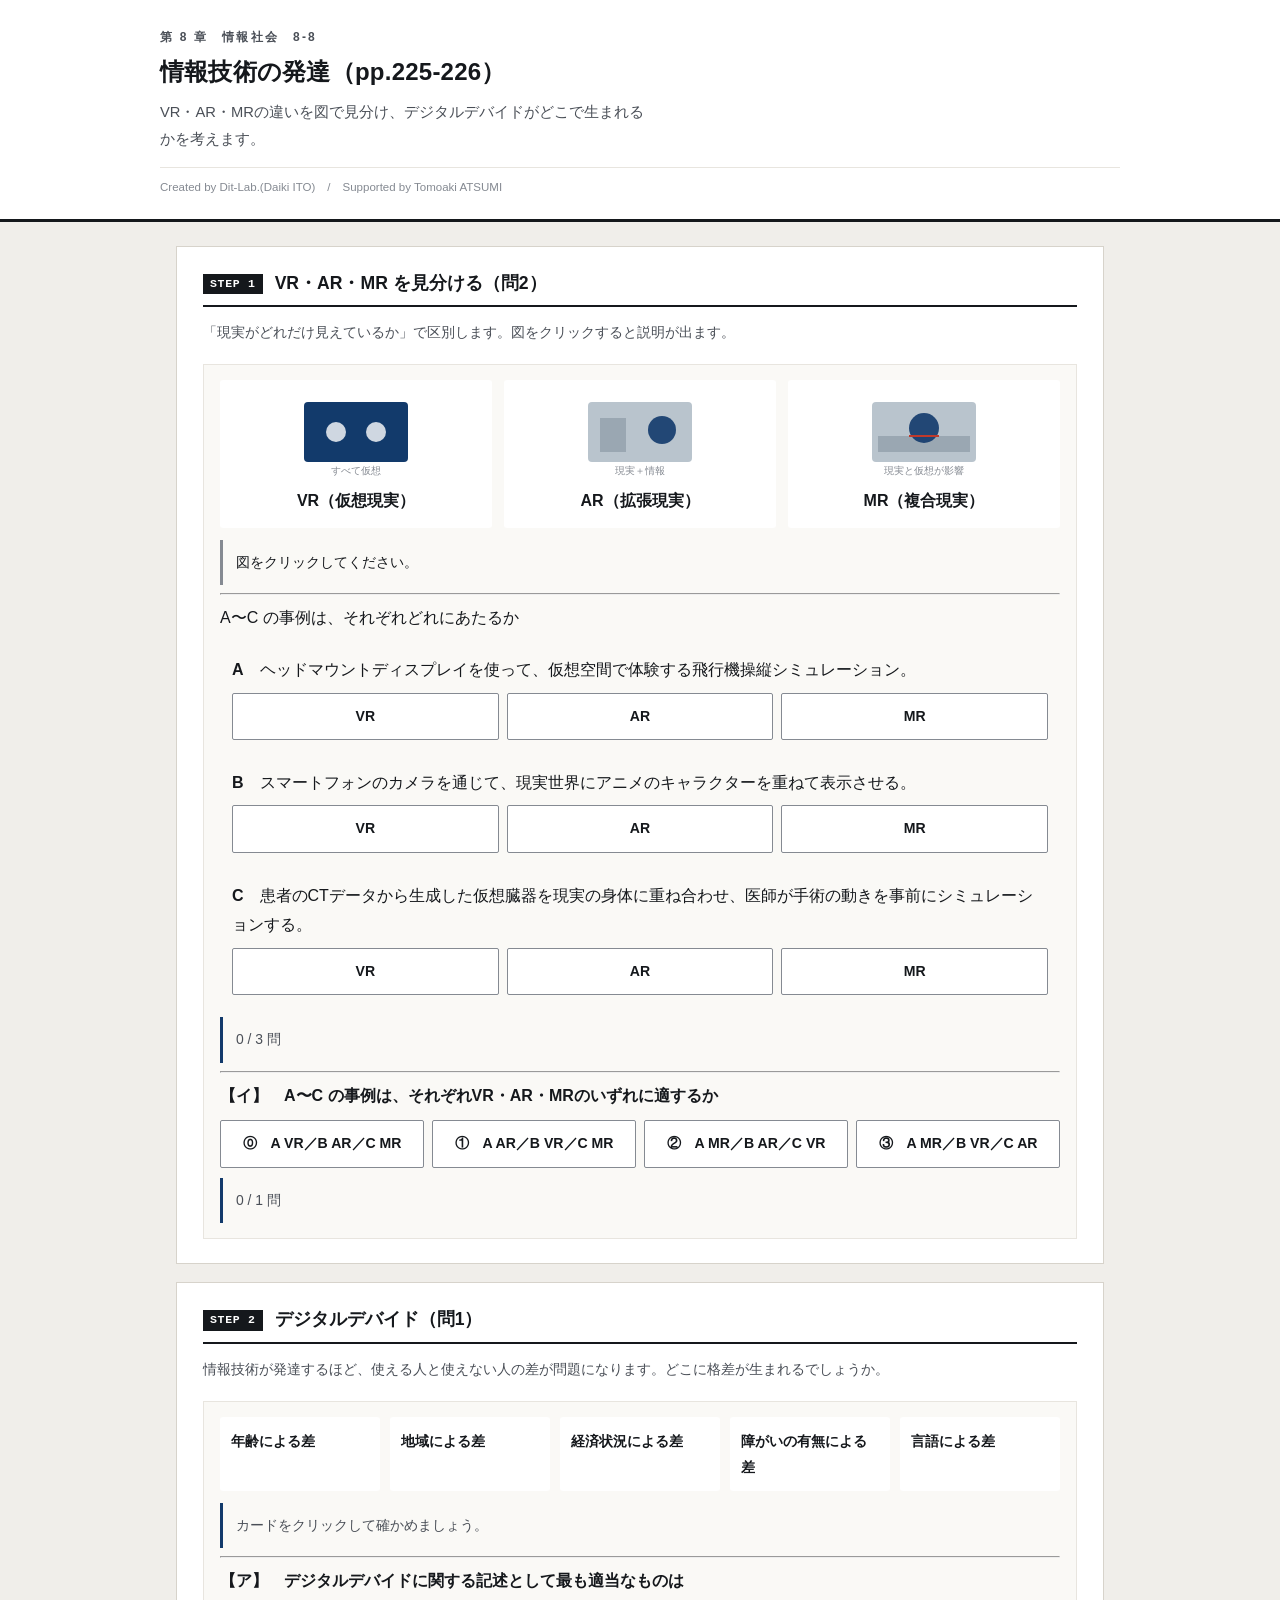
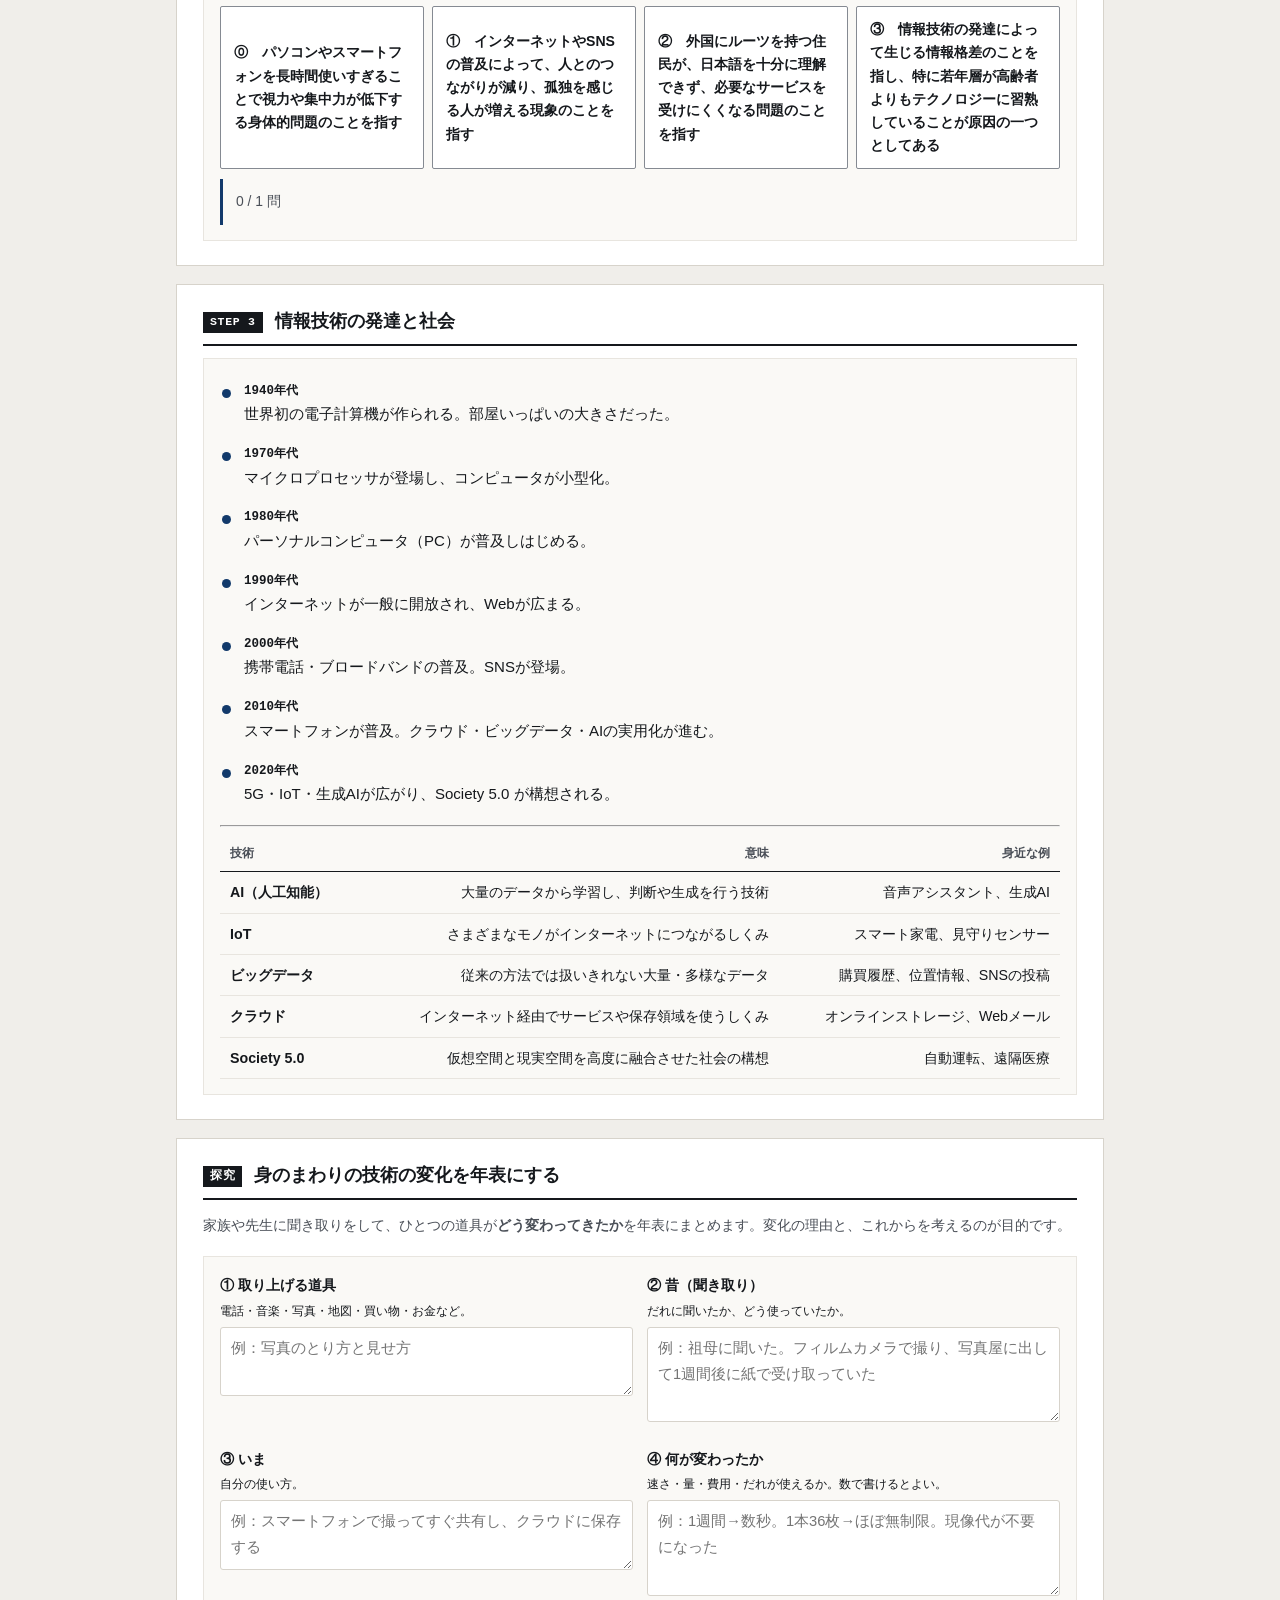
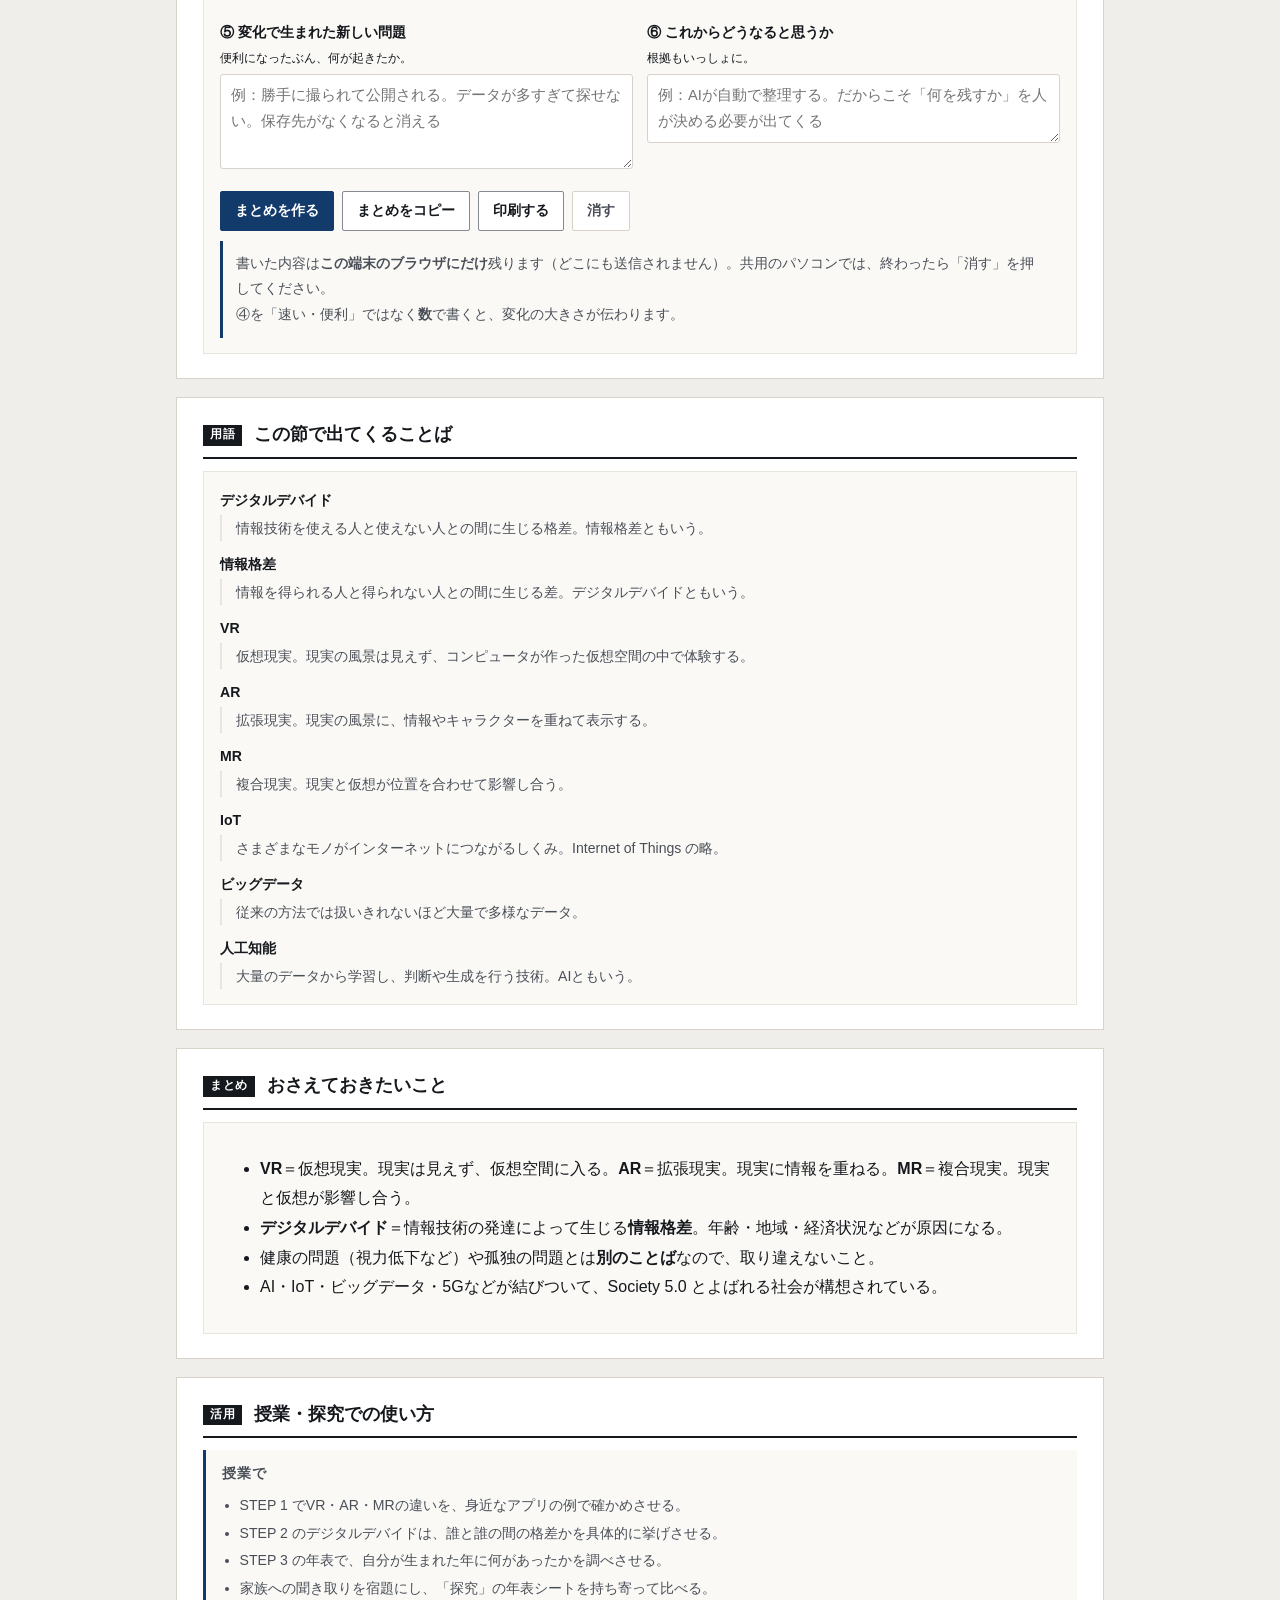
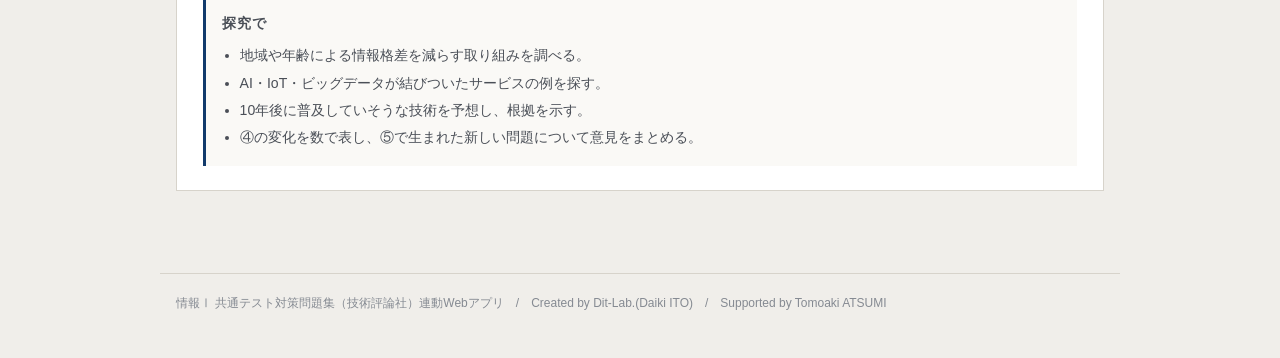
==== commit aac73b6b: "fix: タイトルのページ数表記を台割・最終原稿に合わせて修正" ====
--- a/index.html
+++ b/index.html
@@ -14,7 +14,7 @@
 <header class="app-header">
   <div class="inner">
     <span class="eyebrow">第 8 章　情報社会　8-8</span>
-    <h1>情報技術の発達（pp.226）</h1>
+    <h1>情報技術の発達（pp.225-226）</h1>
     <p class="lead">VR・AR・MRの違いを図で見分け、デジタルデバイドがどこで生まれるかを考えます。</p>
     <p class="credit">Created by Dit-Lab.(Daiki ITO)　/　Supported by Tomoaki ATSUMI</p>
   </div>
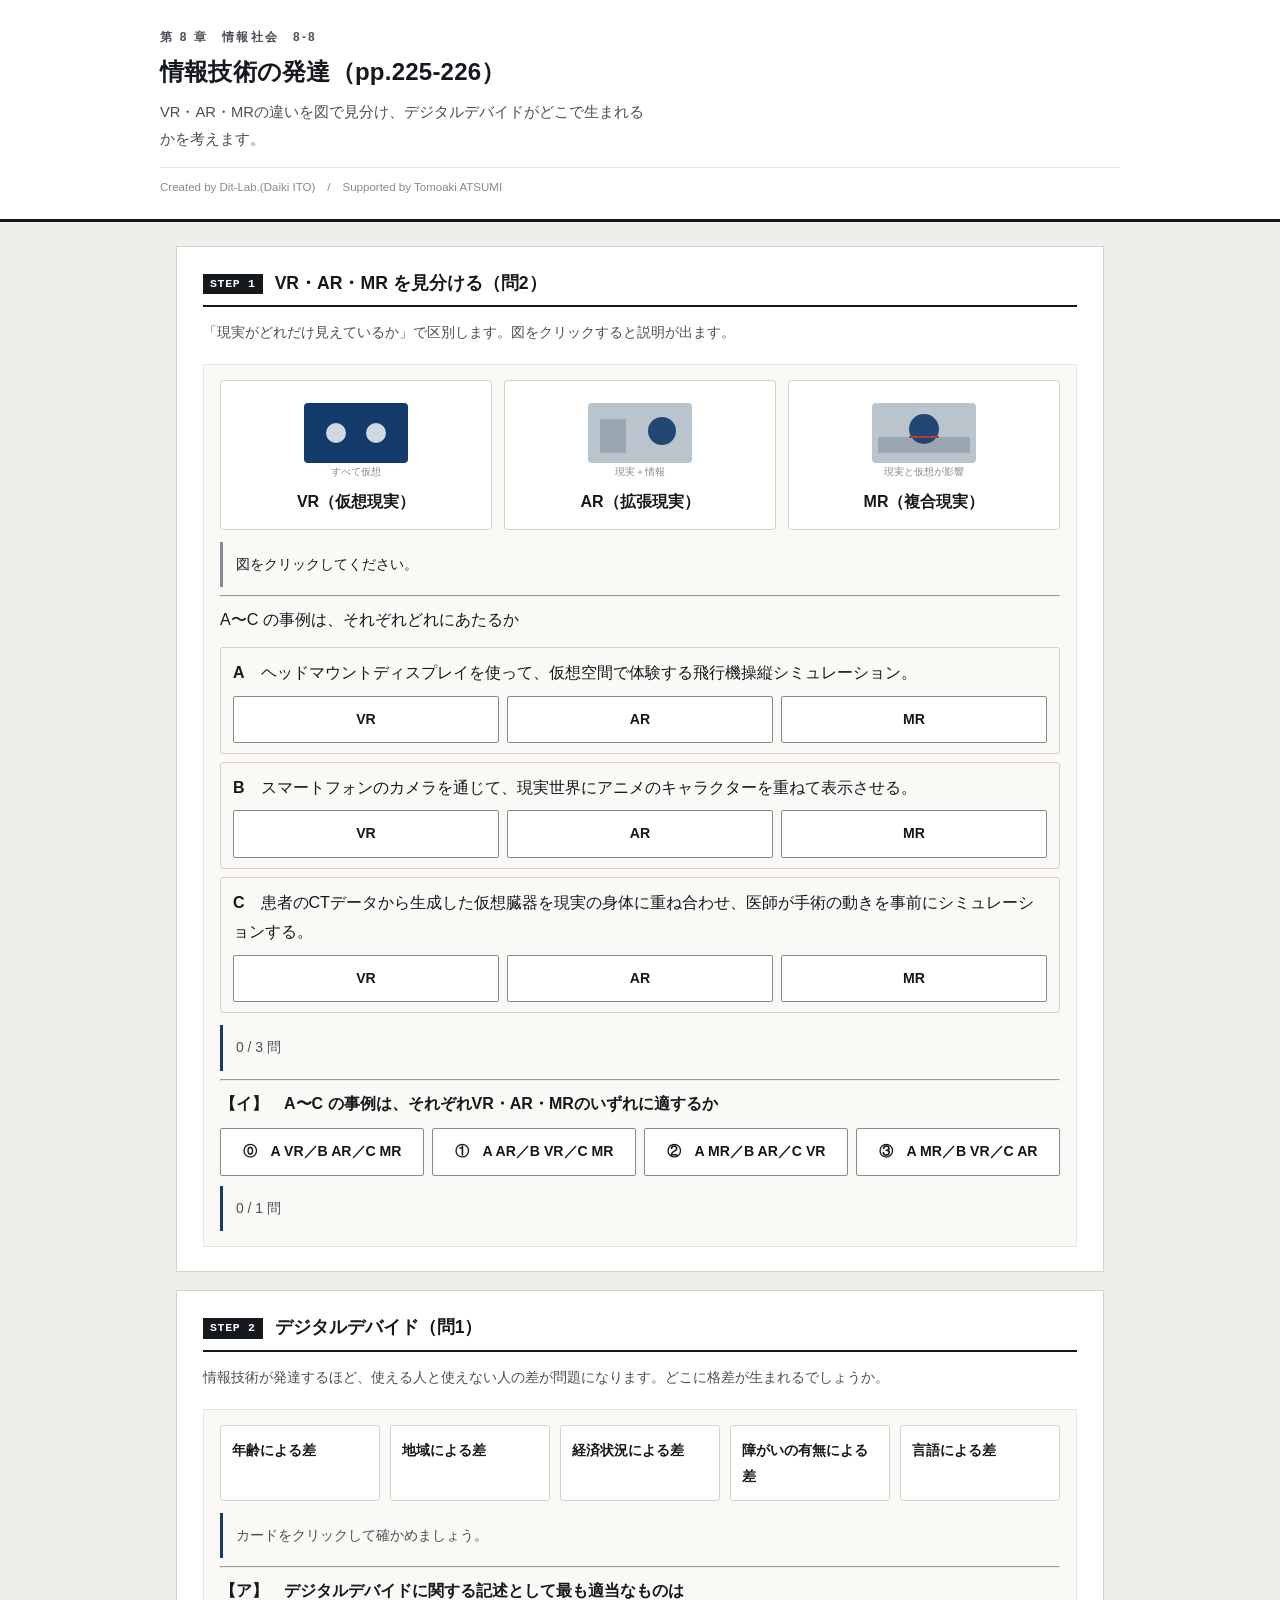
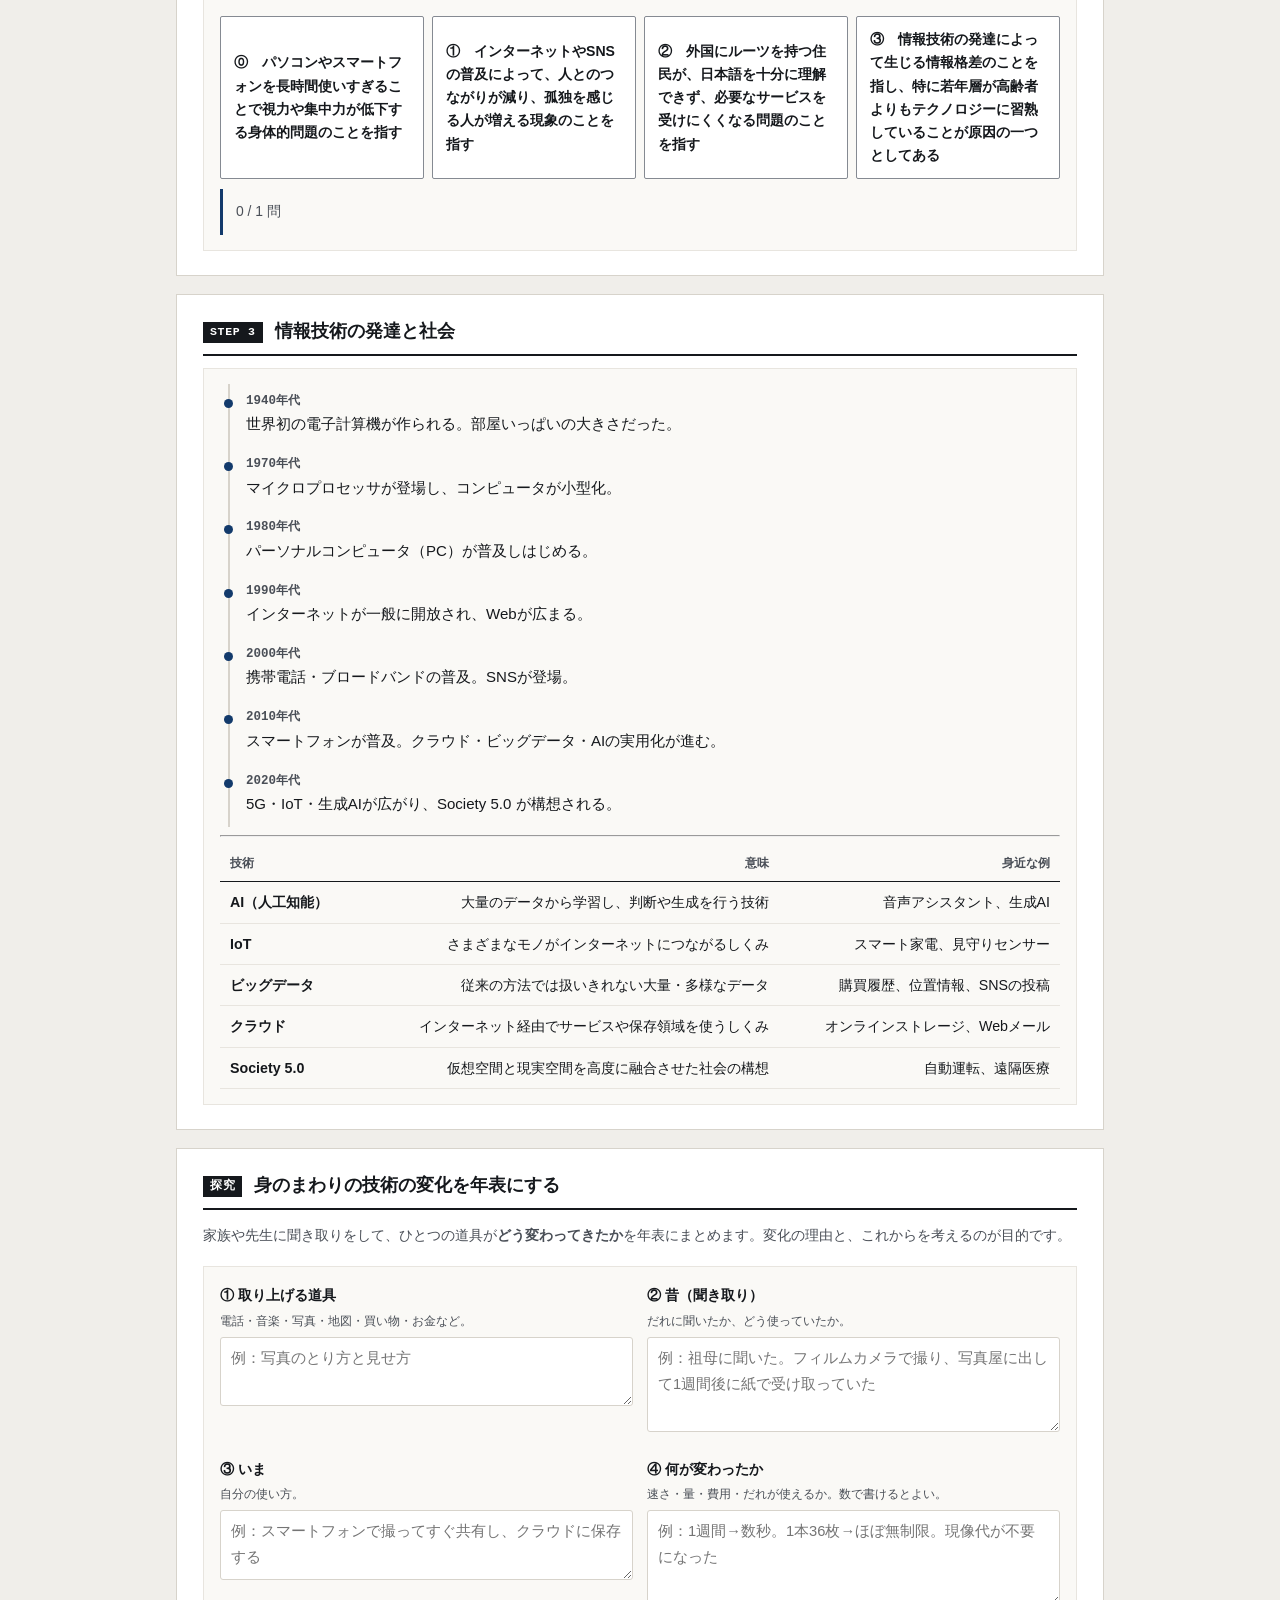
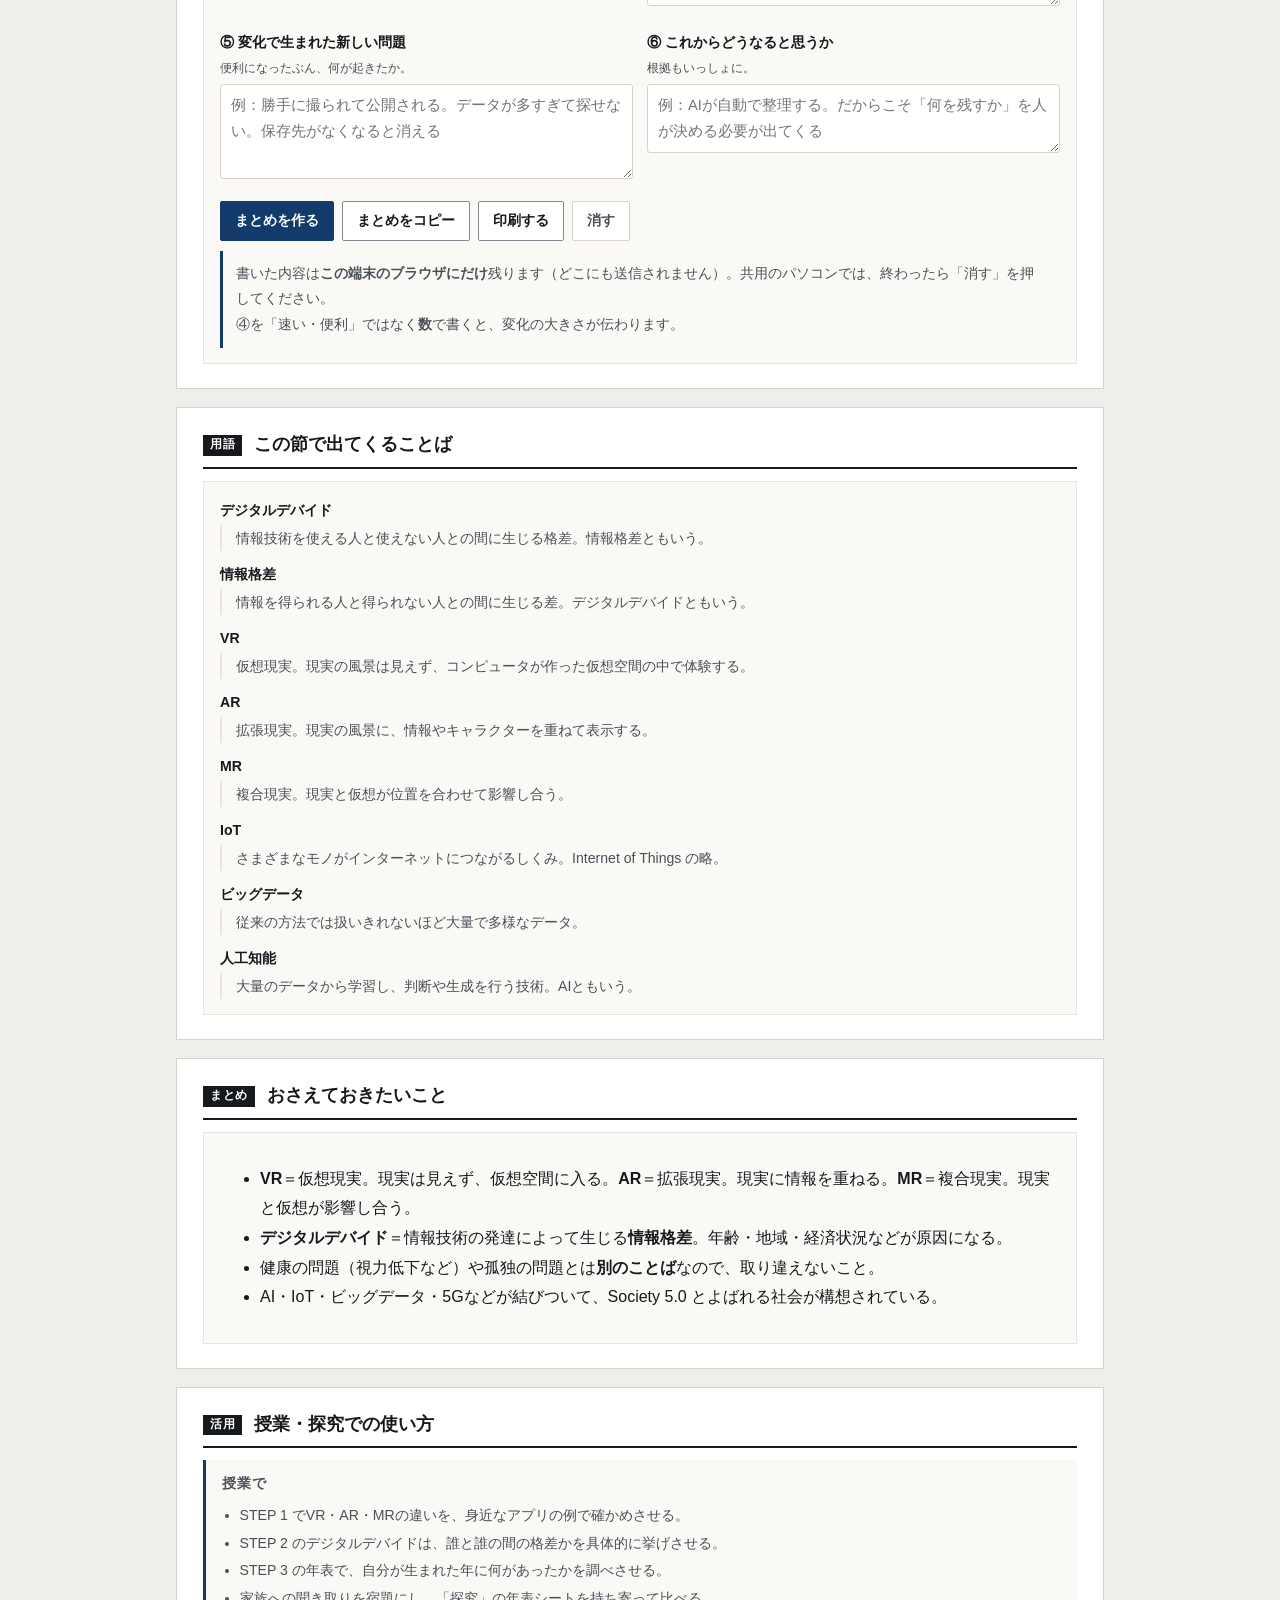
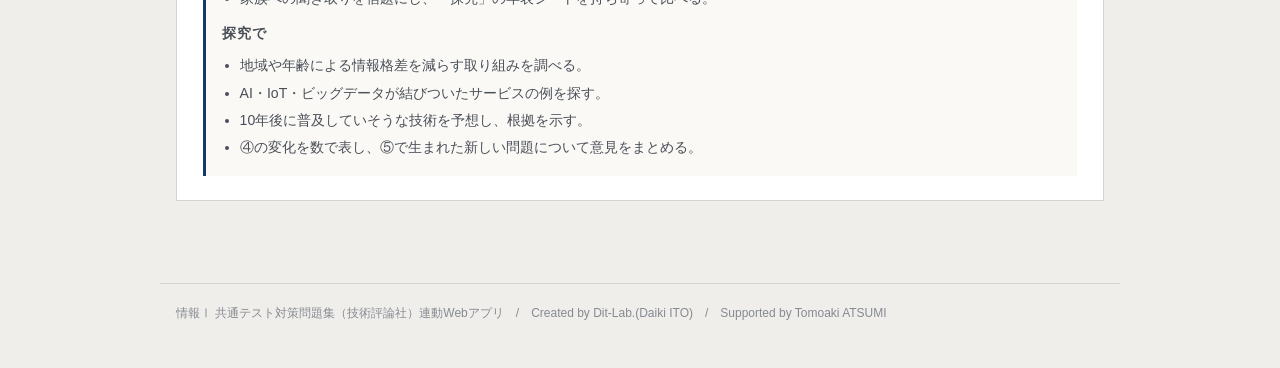
==== commit ada9d31f: "fix: 未定義のCSS変数（--line/--muted/--sans）で枠線と文字色が消えていた問題を修正" ====
--- a/index.html
+++ b/index.html
@@ -6,7 +6,7 @@
 <title>情報技術の発達｜情報Ⅰ共通テスト対策問題集</title>
 <meta name="description" content="VR・AR・MRの違いを図で見分け、デジタルデバイドがどこで生まれるかを考えます。">
 <link rel="icon" href="data:image/svg+xml,%3Csvg xmlns=%22http://www.w3.org/2000/svg%22 viewBox=%220 0 32 32%22%3E%3Crect width=%2232%22 height=%2232%22 fill=%22%2315181c%22/%3E%3Ctext x=%2216%22 y=%2222%22 font-size=%2218%22 font-family=%22monospace%22 fill=%22%23fff%22 text-anchor=%22middle%22%3E01%3C/text%3E%3C/svg%3E">
-<link rel="stylesheet" href="css/style.css?v=bdbb3cb0">
+<link rel="stylesheet" href="css/style.css?v=88681cd4">
 <link rel="stylesheet" href="css/app.css?v=514cfa26">
 </head>
 <body>
--- a/css/style.css
+++ b/css/style.css
@@ -10,7 +10,11 @@
   --ink:#15181c;
   --ink-2:#4a4f57;
   --ink-3:#858a92;
-  --rule:#d7d3cb;         /* 罫線 */
+  --rule:#d7d3cb;
+  /* 旧名のまま書かれているアプリ用の別名（未定義だと枠線や文字色が消えるため） */
+  --line: var(--rule);
+  --muted: var(--ink-2);
+  --sans: var(--font);         /* 罫線 */
   --rule-2:#e8e5df;
   --accent:#123a6b;       /* 濃紺。主要操作と現在地だけに使う */
   --accent-w:#e9eef6;
